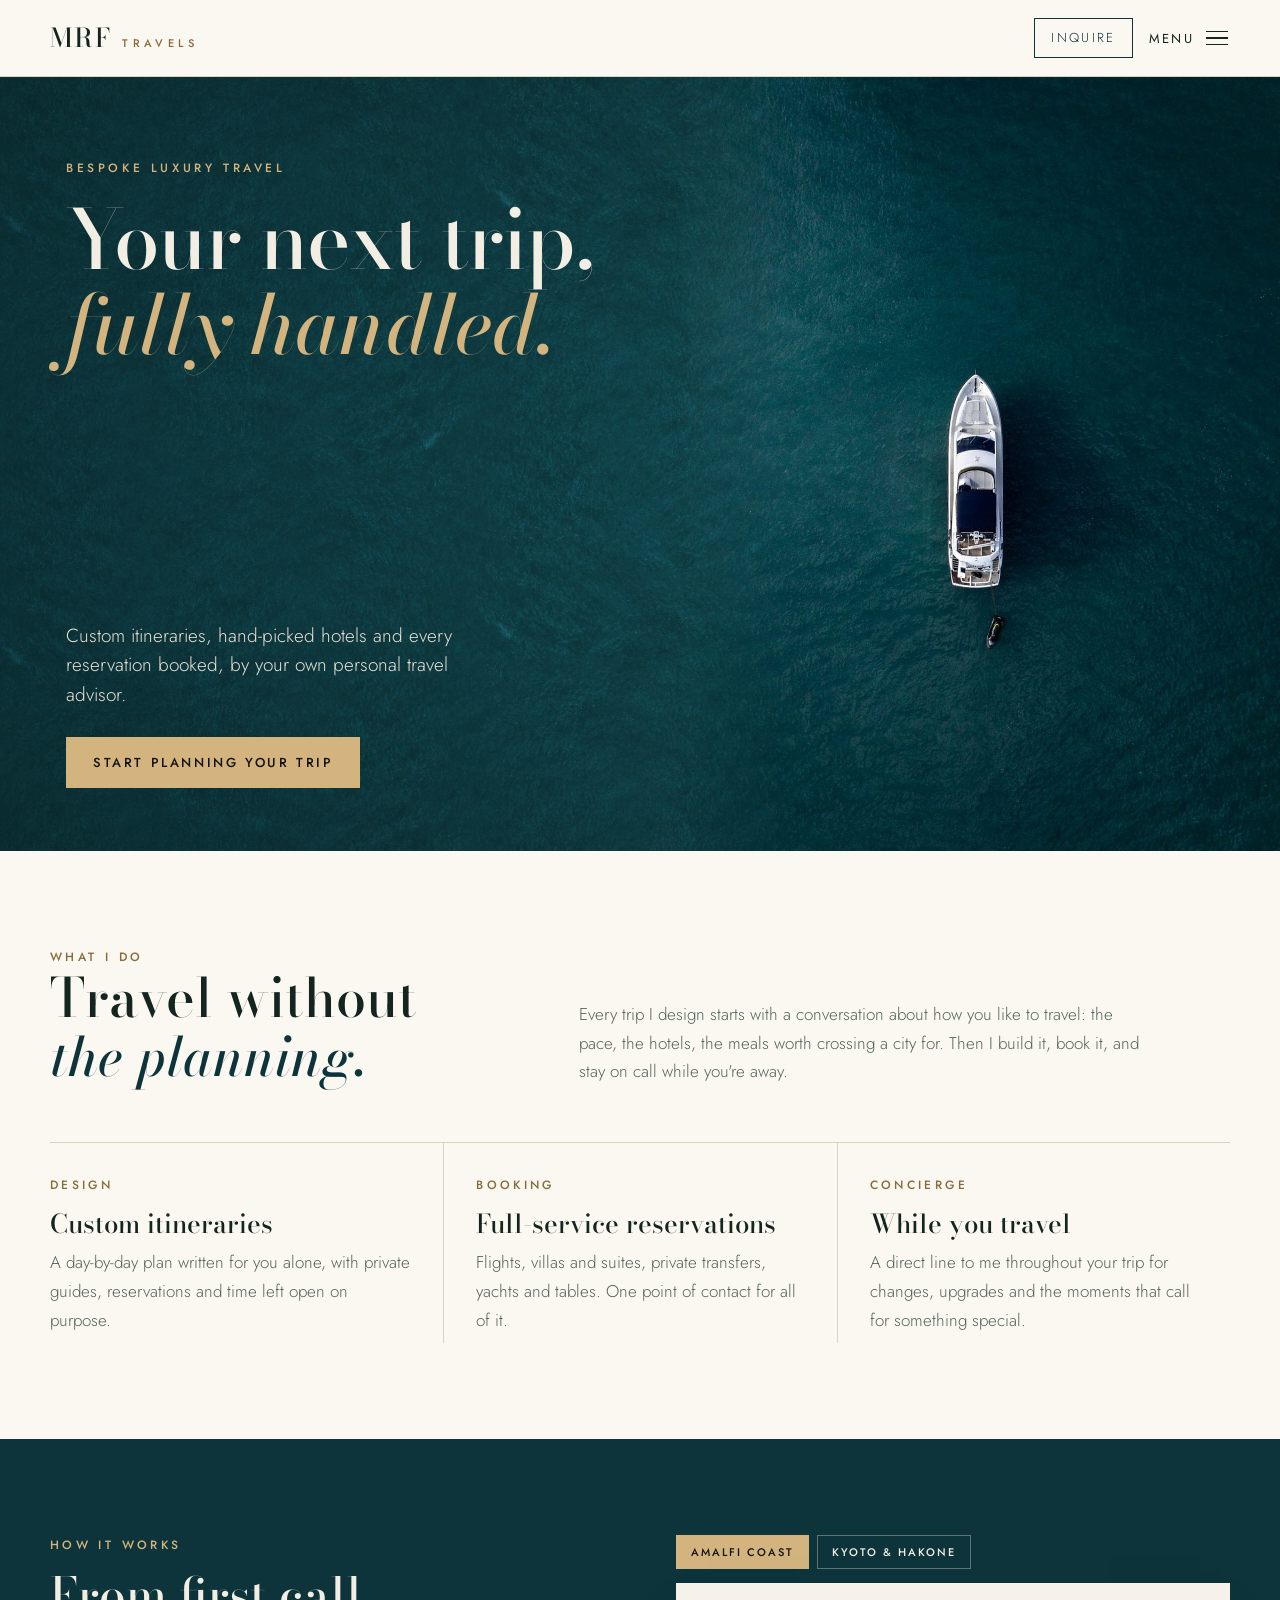
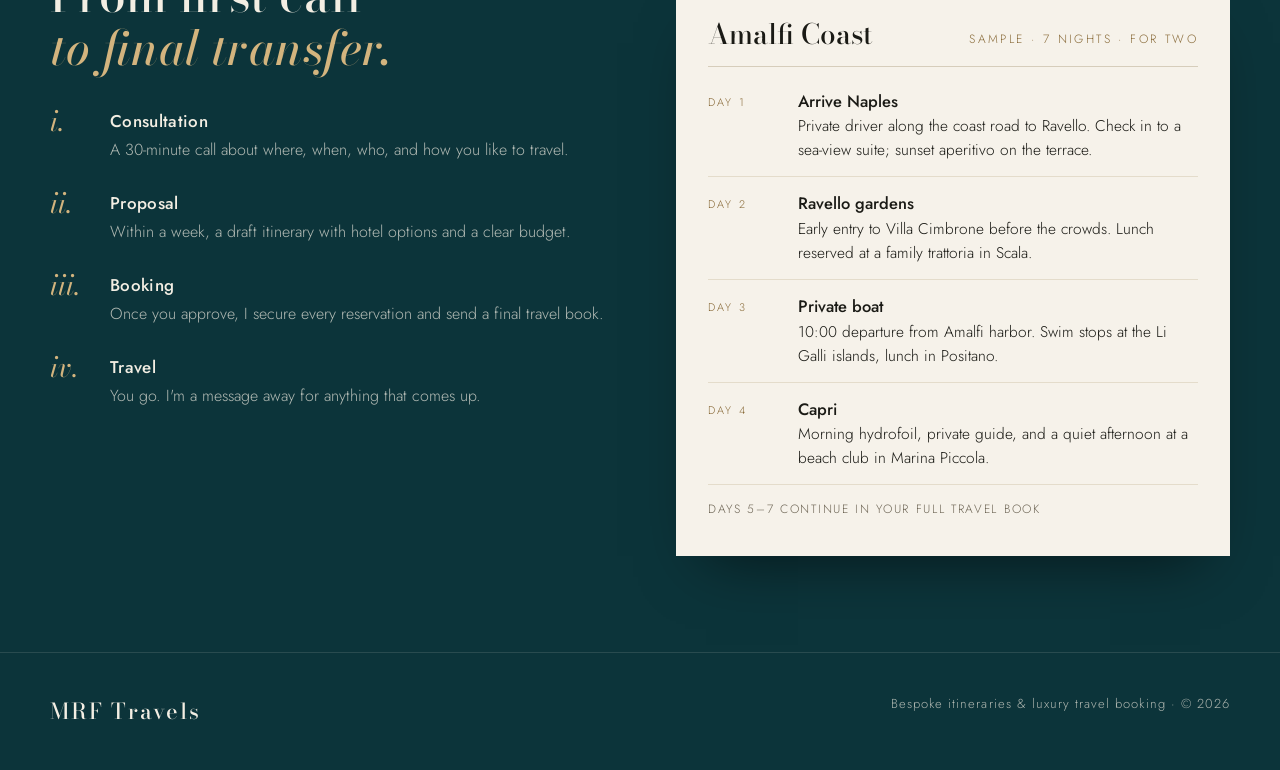
==== index.html @ f91230bd "Add Google Analytics (GA4) with per-page views and inquiry lead event Co-Authored-By: Claude Fable 5" ====
<!doctype html>
<html lang="en">
<head>
<meta charset="utf-8">
<meta name="viewport" content="width=device-width,initial-scale=1,viewport-fit=cover">
<title>MRF Travels | Bespoke Luxury Travel &amp; Custom Itineraries</title>
<meta name="description" content="MRF Travels designs bespoke luxury itineraries and handles every booking, from the first call until you're home again.">
<meta property="og:title" content="MRF Travels">
<meta property="og:description" content="Bespoke luxury travel and custom itineraries.">
<meta property="og:type" content="website">
<link rel="icon" href="data:image/svg+xml,%3Csvg xmlns='http://www.w3.org/2000/svg' viewBox='0 0 64 64'%3E%3Crect width='64' height='64' fill='%230C343A'/%3E%3Ctext x='32' y='42' font-family='Georgia,serif' font-size='24' fill='%23D3B47E' text-anchor='middle'%3EMRF%3C/text%3E%3C/svg%3E">
<!-- Google Analytics -->
<script async src="https://www.googletagmanager.com/gtag/js?id=G-HWC9ZEL05X"></script>
<script>
window.dataLayer = window.dataLayer || [];
function gtag(){dataLayer.push(arguments);}
gtag('js', new Date());
gtag('config', 'G-HWC9ZEL05X', {send_page_view: false});
function trackPage(){
  var h = location.hash.slice(1), names = {map:'The map', about:'About', inquire:'Inquire', contact:'Contact'};
  var path = names[h] ? '/' + h : h.indexOf('post-') === 0 ? '/' + h : '/';
  gtag('event', 'page_view', {page_title: (names[h] || 'Home') + ' | MRF Travels', page_location: location.origin + path + location.search, page_path: path});
}
trackPage();
window.addEventListener('hashchange', trackPage);
</script>
<link rel="preconnect" href="https://fonts.googleapis.com">
<link rel="stylesheet" href="https://fonts.googleapis.com/css2?family=Bodoni+Moda:ital,opsz,wght@0,6..96,400;0,6..96,500;1,6..96,400;1,6..96,500&family=Jost:wght@300;400;500&display=swap">
<style>:root{color-scheme:light;box-sizing:border-box;padding-top:env(safe-area-inset-top,0px);padding-bottom:env(safe-area-inset-bottom,0px)}html{scroll-padding-top:env(safe-area-inset-top,0px)}body{margin:0;padding:0;font:14px -apple-system,BlinkMacSystemFont,sans-serif;background:#fff;color:#000}img{max-width:100%}[hidden]:not([hidden=until-found i]){display:none!important}</style>
<style id="css">
/* Layout: full-bleed photo hero, quiet service columns, itinerary card with tabs, photo-led journal that opens into an article with a gallery. Edit mode adds inline editing, a side panel, and a publish bar. */
:root{
  --bg:#FBF8F2; --surface:#F5F0E6; --ink:#14251F; --muted:#56635D; --line:#DCD2BF;
  --green:#0C343A; --gold:#8A6A38; --on-dark:#F3EEE3; --ph1:#1B5A63; --ph2:#3E7A80;
  --accent:#0C343A; --btn-bg:#0C343A; --btn-fg:#F3EEE3; --gold-light:#D3B47E; --land:#E6DFD0; --land-hi:#0C343A;
  --display:"Bodoni Moda", "Didot", "Bodoni 72", Georgia, serif;
  --body:"Jost", "Futura", "Century Gothic", "Helvetica Neue", Arial, sans-serif;
  --wrap:1180px;
}
@media (prefers-color-scheme: dark){:root:not([data-theme="light"]){
  --bg:#0B2024; --surface:#102C31; --ink:#ECE7DC; --muted:#A3B2AE; --line:#1F3F44;
  --green:#081A1D; --gold:#D3B47E; --on-dark:#F3EEE3; --ph1:#13424A; --ph2:#2E5E64;
  --accent:#D3B47E; --btn-bg:#D3B47E; --btn-fg:#14110B; --gold-light:#D3B47E; --land:#1B3A3F; --land-hi:#3A7A7E; color-scheme:dark}}
:root[data-theme="dark"]{
  --bg:#0B2024; --surface:#102C31; --ink:#ECE7DC; --muted:#A3B2AE; --line:#1F3F44;
  --green:#081A1D; --gold:#D3B47E; --on-dark:#F3EEE3; --ph1:#13424A; --ph2:#2E5E64;
  --accent:#D3B47E; --btn-bg:#D3B47E; --btn-fg:#14110B; --gold-light:#D3B47E; --land:#1B3A3F; --land-hi:#3A7A7E; color-scheme:dark}

body{background:var(--bg);color:var(--ink);font-family:var(--body);font-weight:300;font-size:17px;line-height:1.7}
a{color:inherit}
.wrap{max-width:var(--wrap);margin:0 auto;padding-left:max(16px, env(safe-area-inset-left, 0px));padding-right:max(16px, env(safe-area-inset-right, 0px))}
h1,h2,h3{font-family:var(--display);font-weight:500;line-height:1.1;text-wrap:balance;margin:0}
.label{font-size:12px;font-weight:500;letter-spacing:.28em;text-transform:uppercase;color:var(--gold)}
:focus-visible{outline:2px solid var(--gold);outline-offset:3px}
h2 i{color:var(--accent)}
.rule{width:48px;height:1px;background:var(--gold);border:0;margin:20px 0}
.multi p{margin:0 0 1em}

/* header */
body::before{content:"";position:fixed;inset:0 0 auto;height:env(safe-area-inset-top, 0px);z-index:10;background:var(--bg)}
header{position:sticky;top:env(safe-area-inset-top, 0px);z-index:5;background:var(--bg);border-bottom:1px solid var(--line)}
header .wrap{display:flex;justify-content:space-between;align-items:center;gap:16px;padding-block:16px}
.logo{text-decoration:none;display:flex;align-items:baseline;gap:10px}
.logo b{font-family:var(--display);font-weight:500;font-size:26px;letter-spacing:.08em}
.logo span{font-size:11px;font-weight:500;letter-spacing:.4em;text-transform:uppercase;color:var(--gold)}
.hdr-r{display:flex;align-items:center;gap:14px;position:relative}
.hdr-r .cta{font-size:13px;letter-spacing:.18em;text-transform:uppercase;text-decoration:none;border:1px solid var(--accent);color:var(--accent);padding:8px 16px}
.hdr-r .cta:hover{background:var(--accent);color:var(--bg)}
.menu-btn{display:flex;align-items:center;gap:12px;font:400 13px var(--body);letter-spacing:.18em;text-transform:uppercase;background:transparent;color:var(--ink);border:0;padding:8px 2px;cursor:pointer}
.menu-btn .bars{display:grid;gap:5px;width:22px}
.menu-btn .bars i{display:block;height:1.5px;background:currentColor;transition:transform .2s,opacity .2s}
.menu-btn[aria-expanded="true"] .bars i:nth-child(1){transform:translateY(6.5px) rotate(45deg)}
.menu-btn[aria-expanded="true"] .bars i:nth-child(2){opacity:0}
.menu-btn[aria-expanded="true"] .bars i:nth-child(3){transform:translateY(-6.5px) rotate(-45deg)}
.menu-btn:hover{color:var(--gold)}
.menu-list{position:absolute;right:0;top:calc(100% + 17px);min-width:340px;background:var(--bg);border:1px solid var(--line);border-top:2px solid var(--gold);box-shadow:0 24px 48px -24px rgba(6,28,32,.35);padding:10px 0;display:grid}
.menu-list a{white-space:nowrap;display:flex;justify-content:space-between;align-items:baseline;gap:16px;padding:12px 24px;text-decoration:none;font-family:var(--display);font-size:24px;line-height:1.2}
.menu-list a span{white-space:nowrap;font-family:var(--body);font-size:11px;letter-spacing:.2em;text-transform:uppercase;color:var(--muted)}
.menu-list a:hover,.menu-list a[aria-current="page"]{color:var(--gold)}
.menu-list a[aria-current="page"]{font-style:italic}
@media (max-width:560px){.hdr-r .cta{display:none}.menu-list{position:fixed;left:0;right:0;top:var(--menu-top,70px);min-width:0;padding-left:max(0px,env(safe-area-inset-left,0px));padding-right:max(0px,env(safe-area-inset-right,0px))}}
main{min-height:calc(100vh - 220px)}
.page-cta{text-align:center;padding-block:0 96px}
.page-cta p{color:var(--muted);margin:0 0 20px}

/* map */
.map-sec .stats{display:flex;gap:40px;margin-top:4px;font-variant-numeric:tabular-nums}
.map-sec .stats div{border-top:1px solid var(--line);padding-top:10px;min-width:150px;font-size:12px;letter-spacing:.18em;text-transform:uppercase;color:var(--muted)}
.map-sec .stats b{display:block;font-family:var(--display);font-size:40px;font-weight:500;letter-spacing:0;color:var(--ink);line-height:1.05}
.map-chips{display:flex;flex-wrap:wrap;gap:8px;margin-top:24px}
.map-chips button{font:500 13px var(--body);padding:7px 14px;border:1px solid var(--line);background:transparent;color:var(--ink);cursor:pointer;border-radius:999px}
.map-chips button[aria-pressed="true"]{border-color:var(--gold);color:var(--gold)}
.atlas{display:grid;grid-template-columns:minmax(0,1fr) 320px;gap:28px;margin-top:24px;align-items:start}
@media (max-width:860px){.atlas{grid-template-columns:1fr}.map-sec .stats{gap:20px}}
.mapbox{position:relative;min-width:0}
#map-svg{width:100%;height:auto;display:block}
.mc{fill:var(--land);stroke:var(--bg);stroke-width:.5}.mc.on{fill:var(--land-hi);opacity:.85}.msph{fill:none;stroke:var(--line)}
.mpin{cursor:pointer}.mpin .h{fill:var(--gold);opacity:.18}.mpin .d{fill:var(--gold);stroke:var(--bg);stroke-width:1.5}.mpin.active .d{fill:var(--ink)}.mpin:focus{outline:none}.mpin:focus-visible .h{opacity:.5}
.mtip{position:absolute;pointer-events:none;background:var(--accent);color:var(--bg);font-size:13px;padding:5px 10px;white-space:nowrap;transform:translate(-50%,-140%);opacity:0;transition:opacity .15s}.mtip.show{opacity:1}
.mcard{background:var(--surface);padding:24px;border-top:2px solid var(--gold)}
.mcard .place{font-family:var(--display);font-size:32px;line-height:1.1;margin-top:6px}
.mcard .sub{color:var(--muted);font-size:14px}
.mcard .stmt{font-family:var(--display);font-style:italic;font-size:19px;line-height:1.35;color:var(--accent);margin:14px 0 0}
.mph{margin-top:16px;aspect-ratio:4/3;width:100%;overflow:hidden;background:var(--land)}
.mph img{width:100%;height:100%;object-fit:cover;display:block}
.mcr{font-size:11px;color:var(--muted);margin-top:6px;letter-spacing:.04em}.mcr a{color:inherit}
.mcard label{margin-top:18px}
.mcard select{border:1px solid var(--line);padding:9px 10px;font-size:15px;background:var(--bg)}

/* photo slots */
.slot{position:relative;margin:0;overflow:hidden;background:linear-gradient(150deg,var(--ph1),var(--ph2));max-width:100%}
.slot img{position:absolute;inset:0;width:100%;height:100%;object-fit:cover;display:block}
.slot .empty{position:absolute;inset:0;display:grid;place-items:center;color:rgba(243,238,227,.55);font-size:11px;letter-spacing:.24em;text-transform:uppercase;text-align:center;padding:12px}
.slot .tools{position:absolute;right:10px;bottom:10px;display:flex;gap:6px;z-index:3}
.slot .tools button{font:500 11px var(--body);letter-spacing:.14em;text-transform:uppercase;background:rgba(10,21,18,.85);color:#F3EEE3;border:1px solid rgba(243,238,227,.45);padding:8px 12px;cursor:pointer}
.slot .tools button:hover{background:#0A1512}
.slot.busy::after{content:"Uploading…";position:absolute;inset:0;z-index:4;display:grid;place-items:center;background:rgba(10,21,18,.6);color:#F3EEE3;font-size:12px;letter-spacing:.2em;text-transform:uppercase}
.editing .slot{outline:1px dashed var(--gold);outline-offset:-6px}

/* hero */
/* styled after the 5x7 flyer: yacht on deep teal water, headline up top, details and button below */
.hero{position:relative;color:#F3EEE3;background:#0C343A}
.hero .slot{position:absolute;inset:0;background:#0C343A}
.hero .slot img{object-position:50% 50%}
.hero .shade{position:absolute;inset:0;z-index:1;background:linear-gradient(90deg,rgba(6,28,32,.5) 0%,rgba(6,28,32,.2) 42%,rgba(6,28,32,0) 68%);pointer-events:none}
.hero .wrap{position:relative;z-index:2;min-height:clamp(600px,86vh,880px);box-sizing:border-box;padding-block:clamp(56px,9vh,96px) clamp(48px,7vh,80px);display:flex;flex-direction:column;justify-content:space-between;gap:40px;pointer-events:none}
.hero .wrap a,.hero .wrap [data-k]{pointer-events:auto}
.hero .top,.hero .bottom{max-width:640px}
.hero .label{color:#D3B47E;letter-spacing:.3em}
.hero h1{font-size:clamp(46px,6.4vw,88px);line-height:1.04;max-width:12ch;letter-spacing:-.01em;margin-top:18px;font-weight:500}
.hero h1 i{color:#D3B47E}
.hero p{max-width:40ch;font-size:19px;line-height:1.55;margin:0 0 28px;color:#E6E0D4}
.hero .btn.solid{background:#D3B47E;border-color:#D3B47E;color:#14110B}
.editing .hero .wrap{padding-bottom:90px}
@media (max-width:700px){
  .hero .slot img{object-position:90% 50%}
  .hero .shade{background:linear-gradient(180deg,rgba(6,28,32,.5) 0%,rgba(6,28,32,0) 34%,rgba(6,28,32,0) 58%,rgba(6,28,32,.6) 100%)}
  .hero .wrap{min-height:760px;padding-block:48px 44px}
  .hero h1{font-size:44px}
  .hero p{font-size:17px}
}
.btn{display:inline-block;font:500 13px var(--body);letter-spacing:.2em;text-transform:uppercase;text-decoration:none;padding:15px 26px;border:1px solid currentColor;background:transparent;color:inherit;cursor:pointer}
.btn.solid{background:var(--btn-bg);border-color:var(--btn-bg);color:var(--btn-fg)}
.btn:hover{opacity:.88}

/* sections */
section{padding-block:96px}
.intro{display:grid;grid-template-columns:1fr 1.4fr;gap:64px;margin-bottom:56px}
.intro h2{font-size:clamp(34px,4.5vw,54px)}
.intro p{margin:0;color:var(--muted);max-width:56ch;align-self:end}
@media (max-width:820px){.intro{grid-template-columns:1fr;gap:20px}}

.services{display:grid;grid-template-columns:repeat(3,1fr);border-top:1px solid var(--line)}
.services > div{padding:32px 32px 8px 0;min-width:0}
.services > div + div{padding-left:32px;border-left:1px solid var(--line)}
.services h3{font-size:26px;margin:14px 0 10px}
.services p{margin:0;color:var(--muted)}
@media (max-width:820px){.services{grid-template-columns:1fr}.services > div,.services > div + div{padding:28px 0;border-left:0;border-bottom:1px solid var(--line)}}

/* process + itinerary */
.process-band{background:var(--green);color:var(--on-dark)}
.process-band .wrap{display:grid;grid-template-columns:1fr 1fr;gap:72px}
@media (max-width:900px){.process-band .wrap{grid-template-columns:1fr;gap:48px}}
.process-band h2{font-size:clamp(32px,4vw,48px);margin:14px 0 32px}
.process-band .label{color:#D3B47E}
.process-band h2 i{color:#D3B47E}
.steps{list-style:none;margin:0;padding:0;display:grid;gap:26px}
.steps li{display:grid;grid-template-columns:44px 1fr;gap:16px}
.steps .n{font-family:var(--display);font-style:italic;font-size:28px;color:#D3B47E;line-height:1}
.steps b{font-weight:500;display:block;letter-spacing:.02em}
.steps span{color:rgba(243,238,227,.72);font-size:16px;display:block}
.itin-col{min-width:0;display:grid;gap:14px;align-content:start}
.itin-tabs{display:flex;flex-wrap:wrap;gap:8px}
.itin-tabs button{font:500 11px var(--body);letter-spacing:.18em;text-transform:uppercase;background:transparent;color:var(--on-dark);border:1px solid rgba(243,238,227,.35);padding:8px 14px;cursor:pointer}
.itin-tabs button[aria-pressed="true"]{background:#D3B47E;color:#14110B;border-color:#D3B47E}
.itin{background:#F6F2EA;color:#1A1A15;padding:36px 32px;min-width:0;box-shadow:0 30px 60px -30px rgba(0,0,0,.6)}
.itin .top{display:flex;justify-content:space-between;gap:12px;flex-wrap:wrap;border-bottom:1px solid #D6CDBB;padding-bottom:16px;margin-bottom:8px}
.itin h3{font-size:28px}
.itin .for{font-size:12px;letter-spacing:.2em;text-transform:uppercase;color:#8A6C3B;align-self:end}
.itin dl{margin:0;display:grid}
.itin .day{display:grid;grid-template-columns:76px 1fr;gap:14px;padding:14px 0;border-bottom:1px solid #E4DCCB}
.itin dt{font-size:11px;letter-spacing:.2em;text-transform:uppercase;color:#8A6C3B;padding-top:4px}
.itin dd{margin:0;font-size:15.5px;line-height:1.55;white-space:pre-line}
.itin dd b{font-weight:500;display:block;font-size:16.5px;white-space:normal}
.itin .foot{font-size:12px;letter-spacing:.14em;text-transform:uppercase;color:#6E6656;padding-top:14px}

/* journal */
.feature-post{display:grid;grid-template-columns:1.35fr 1fr;gap:48px;align-items:center;text-decoration:none;margin-bottom:64px}
.feature-post .slot{aspect-ratio:4/3}
.feature-post h3{font-size:clamp(30px,3.6vw,44px);margin:14px 0 14px}
.feature-post p{color:var(--muted);margin:0 0 20px}
.more{font-size:12px;letter-spacing:.22em;text-transform:uppercase;border-bottom:1px solid var(--gold);padding-bottom:3px}
@media (max-width:820px){.feature-post{grid-template-columns:1fr;gap:24px}}
.post-grid{display:grid;grid-template-columns:repeat(2,1fr);gap:40px}
@media (max-width:640px){.post-grid{grid-template-columns:1fr}}
.post-card{text-decoration:none;display:flex;flex-direction:column;gap:14px;min-width:0}
.post-card .slot{aspect-ratio:3/2}
.post-card h3{font-size:28px}
.post-card p{margin:0;color:var(--muted);font-size:16px}
.meta{font-size:12px;letter-spacing:.2em;text-transform:uppercase;color:var(--muted)}
.feature-post:hover h3,.post-card:hover h3{color:var(--gold)}
.empty-note{color:var(--muted);border:1px dashed var(--line);padding:32px;text-align:center}

/* about */
.about .wrap{display:grid;grid-template-columns:0.9fr 1.1fr;gap:72px;align-items:center}
.about .slot{aspect-ratio:4/5}
.about h2{font-size:clamp(34px,4.5vw,54px);margin:14px 0 8px}
.about .multi{color:var(--muted);max-width:52ch}
.sig{font-family:var(--display);font-style:italic;font-size:30px;color:var(--ink)}
@media (max-width:820px){.about .wrap{grid-template-columns:1fr;gap:36px}.about .slot{max-width:440px}}

/* inquiry */
.inquire{background:var(--surface);border-top:1px solid var(--line)}
.inquire .wrap{display:grid;grid-template-columns:1fr 1.3fr;gap:72px}
@media (max-width:900px){.inquire .wrap{grid-template-columns:1fr;gap:36px}}
.inquire h2{font-size:clamp(34px,4.5vw,54px);margin:14px 0 18px}
.inquire p{color:var(--muted)}
.contact-lines{display:grid;gap:4px;margin-top:24px;font-size:15px;letter-spacing:.04em}
form{display:grid;grid-template-columns:1fr 1fr;gap:22px 24px;min-width:0}
form .full{grid-column:1/-1}
@media (max-width:560px){form{grid-template-columns:1fr}}
label{display:grid;gap:6px;font-size:11px;font-weight:500;letter-spacing:.2em;text-transform:uppercase;color:var(--muted)}
input,select,textarea{font:300 17px var(--body);color:var(--ink);background:transparent;border:0;border-bottom:1px solid var(--line);padding:8px 0;width:100%;border-radius:0;box-sizing:border-box}
input:focus,select:focus,textarea:focus{outline:none;border-bottom-color:var(--gold)}
select option{background:var(--surface)}
textarea{min-height:96px;resize:vertical;line-height:1.55}
.form-note{font-size:14px;color:var(--gold);margin:0}

/* article */
.article{padding-block:56px 96px}
.back{font-size:12px;letter-spacing:.22em;text-transform:uppercase;text-decoration:none;color:var(--gold)}
.article .head{max-width:820px;margin:36px auto 40px;text-align:center}
.article h1{font-size:clamp(38px,5.5vw,66px);margin:16px 0 18px}
.article .cover{aspect-ratio:16/8;max-width:var(--wrap);margin:0 auto 56px}
.article .body{max-width:64ch;margin:0 auto;font-size:19px}
.article .body p{margin:0 0 1.3em;white-space:pre-line}
.article .body.first > p:first-child::first-letter{font-family:var(--display);float:left;font-size:4.2em;line-height:.85;padding:6px 10px 0 0;color:var(--gold)}
.article .body h2{font-size:30px;margin:1.6em 0 .6em}
.article .body h3{font-size:23px;margin:1.4em 0 .5em}
.article .body strong{font-weight:500}
.ed-row select{font:500 11px var(--body);letter-spacing:.12em;text-transform:uppercase;width:auto;border:1px solid var(--gold);padding:8px 10px;color:inherit;background:var(--bg)}
.gallery{display:grid;grid-template-columns:2fr 1fr;grid-template-rows:1fr 1fr;gap:12px;margin:48px auto;max-width:960px;aspect-ratio:16/10}
.gallery .slot:first-child{grid-row:1/3}
@media (max-width:600px){.gallery{grid-template-columns:1fr;grid-template-rows:none;aspect-ratio:auto}.gallery .slot{aspect-ratio:4/3}.gallery .slot:first-child{grid-row:auto}}
.caption{text-align:center;font-size:13px;color:var(--muted);letter-spacing:.06em;margin-top:-32px;margin-bottom:48px}

/* contact */
.contact{background:var(--green);color:#F3EEE3}
.contact .label{color:#D3B47E}
.contact h2{font-size:clamp(32px,4vw,48px);margin:14px 0 14px}
.contact h2 i{color:#D3B47E}
.contact-head p{margin:0 0 40px;max-width:52ch;color:rgba(243,238,227,.8)}
.contact-grid{display:grid;grid-template-columns:repeat(3,minmax(0,1fr));gap:20px}
@media (max-width:820px){.contact-grid{grid-template-columns:1fr}}
.contact-card{display:flex;flex-direction:column;gap:10px;padding:28px;border:1px solid rgba(211,180,126,.45);text-decoration:none;color:inherit;min-width:0;transition:background .2s}
a.contact-card:hover{background:rgba(243,238,227,.06)}
.contact-card svg{width:26px;height:26px;fill:none;stroke:#D3B47E;stroke-width:1.4;stroke-linecap:round;stroke-linejoin:round}
.contact-card .v{font-family:var(--display);font-weight:500;font-size:clamp(20px,2vw,26px);line-height:1.2;overflow-wrap:anywhere}
footer{border-top:1px solid rgba(243,238,227,.12)}

footer{background:var(--green);color:rgba(243,238,227,.7)}
footer .wrap{padding-block:40px;display:flex;justify-content:space-between;gap:20px;flex-wrap:wrap;font-size:13px;letter-spacing:.08em}
footer b{font-family:var(--display);font-weight:500;font-size:22px;letter-spacing:.08em;color:#F3EEE3}

/* ---------- edit mode ---------- */
.ed-only{display:none !important}
.editing .ed-only{display:flex !important}
.editing [data-k]{outline:1px dashed var(--gold);outline-offset:4px;cursor:text;min-width:2ch}
.editing [data-k]:focus{outline-style:solid}
.editing .multi[data-k]{white-space:pre-wrap}
.ed-row{gap:10px;flex-wrap:wrap;margin-bottom:24px}
.ed-btn{font:500 11px var(--body);letter-spacing:.16em;text-transform:uppercase;background:transparent;color:inherit;border:1px solid var(--gold);padding:9px 14px;cursor:pointer}
.ed-btn:hover{background:var(--gold);color:#14110B}
.ed-btn.solid{background:var(--gold);color:#14110B}
.ed-btn.danger{border-color:#B4483B;color:#B4483B}
.ed-btn.danger:hover{background:#B4483B;color:#fff}
.ed-hint{font-size:13px;color:var(--muted)}
.edit-launch{position:fixed;right:calc(16px + env(safe-area-inset-right, 0px));bottom:calc(16px + env(safe-area-inset-bottom, 0px));z-index:20;font:500 12px var(--body);letter-spacing:.16em;text-transform:uppercase;background:var(--gold);color:#14110B;border:0;padding:13px 20px;cursor:pointer;box-shadow:0 8px 24px -10px rgba(0,0,0,.5)}
.bar{position:fixed;left:0;right:0;bottom:0;z-index:25;background:var(--ink);color:var(--bg);padding-block:12px calc(12px + env(safe-area-inset-bottom, 0px));padding-left:max(16px, env(safe-area-inset-left, 0px));padding-right:max(16px, env(safe-area-inset-right, 0px))}
.bar .in{max-width:var(--wrap);margin:0 auto;display:flex;align-items:center;gap:12px;flex-wrap:wrap}
.bar .status{flex:1;min-width:180px;font-size:14px}
.bar .status small{display:block;opacity:.7;font-size:12px}
.bar .ed-btn{color:var(--bg);border-color:var(--bg)}
.bar .ed-btn.solid{background:var(--gold);border-color:var(--gold);color:#14110B}
.bar .ed-btn:disabled{opacity:.4;cursor:default}
body.editing{padding-bottom:84px}
.panel{position:fixed;top:0;right:0;bottom:0;z-index:30;width:min(460px,100%);box-sizing:border-box;background:var(--surface);color:var(--ink);border-left:1px solid var(--line);box-shadow:-20px 0 50px -30px rgba(0,0,0,.5);overflow-y:auto;padding-block:calc(24px + env(safe-area-inset-top, 0px)) calc(110px + env(safe-area-inset-bottom, 0px));padding-left:24px;padding-right:max(24px, env(safe-area-inset-right, 0px));display:grid;gap:18px;align-content:start}
.panel h2{font-size:28px}
.panel .ph{display:flex;justify-content:space-between;align-items:center;gap:12px}
.panel .help{font-size:14px;color:var(--muted);margin:0;line-height:1.5}
.panel .day-ed{border:1px solid var(--line);padding:14px;display:grid;gap:10px}
.panel .day-ed .acts{display:flex;gap:6px;flex-wrap:wrap}
.panel textarea.big{min-height:320px}
@media (prefers-reduced-motion:no-preference){.panel{animation:slide .2s ease-out}@keyframes slide{from{transform:translateX(24px);opacity:0}}}
</style>
</head>
<body>
<div id="app"></div>
<div id="ui"></div>
<script type="application/json" id="content">
{
 "site": {
  "heroLabel": "Bespoke luxury travel",
  "heroTitle": "Your next trip, *fully handled.*",
  "heroText": "Custom itineraries, hand-picked hotels and every reservation booked, by your own personal travel advisor.",
  "heroButton": "Start planning your trip",
  "servicesLabel": "What I do",
  "servicesTitle": "Travel without *the planning.*",
  "servicesIntro": "Every trip I design starts with a conversation about how you like to travel: the pace, the hotels, the meals worth crossing a city for. Then I build it, book it, and stay on call while you're away.",
  "processLabel": "How it works",
  "processTitle": "From first call *to final transfer.*",
  "journalLabel": "The Journal",
  "journalTitle": "Notes from *my travels.*",
  "journalIntro": "The places I've stayed, the tables I'd book again, and the details that make a trip. Everything I recommend, I've experienced first.",
  "aboutLabel": "About",
  "aboutTitle": "Hello, I'm the M.R.F. *in MRF Travels.*",
  "aboutText": "I started planning trips for friends and family long before it became my work. Today I design journeys for clients who want every detail considered and none of the stress of arranging it.\n\nMy approach is simple: I only recommend what I know firsthand, and I treat every trip as if I were taking it myself.",
  "signature": "MRF",
  "inquireLabel": "Inquire",
  "inquireTitle": "Let's plan *your next journey.*",
  "inquireText": "Tell me a little about the trip you have in mind. I'll reply within two business days to schedule your consultation.",
  "email": "hello@mrftravels.com",
  "phone": "(786) 287-2156",
  "instagram": "mrf.travels",
  "contactLabel": "Contact us",
  "contactTitle": "Prefer to *reach out directly?*",
  "contactText": "Call, text, email or message me on Instagram. Every message comes straight to me.",
  "hours": "By appointment · Monday to Saturday",
  "footer": "Bespoke itineraries & luxury travel booking · © 2026"
 },
 "services": [
  {
   "label": "Design",
   "title": "Custom itineraries",
   "text": "A day-by-day plan written for you alone, with private guides, reservations and time left open on purpose."
  },
  {
   "label": "Booking",
   "title": "Full-service reservations",
   "text": "Flights, villas and suites, private transfers, yachts and tables. One point of contact for all of it."
  },
  {
   "label": "Concierge",
   "title": "While you travel",
   "text": "A direct line to me throughout your trip for changes, upgrades and the moments that call for something special."
  }
 ],
 "steps": [
  {
   "title": "Consultation",
   "text": "A 30-minute call about where, when, who, and how you like to travel."
  },
  {
   "title": "Proposal",
   "text": "Within a week, a draft itinerary with hotel options and a clear budget."
  },
  {
   "title": "Booking",
   "text": "Once you approve, I secure every reservation and send a final travel book."
  },
  {
   "title": "Travel",
   "text": "You go. I'm a message away for anything that comes up."
  }
 ],
 "photos": {
  "hero": "images/hero-yacht.jpg",
  "about": "images/about-portrait.jpg"
 },
 "itineraries": [
  {
   "id": "amalfi",
   "title": "Amalfi Coast",
   "meta": "Sample · 7 nights · for two",
   "foot": "Days 5–7 continue in your full travel book",
   "days": [
    {
     "label": "Day 1",
     "title": "Arrive Naples",
     "text": "Private driver along the coast road to Ravello. Check in to a sea-view suite; sunset aperitivo on the terrace."
    },
    {
     "label": "Day 2",
     "title": "Ravello gardens",
     "text": "Early entry to Villa Cimbrone before the crowds. Lunch reserved at a family trattoria in Scala."
    },
    {
     "label": "Day 3",
     "title": "Private boat",
     "text": "10:00 departure from Amalfi harbor. Swim stops at the Li Galli islands, lunch in Positano."
    },
    {
     "label": "Day 4",
     "title": "Capri",
     "text": "Morning hydrofoil, private guide, and a quiet afternoon at a beach club in Marina Piccola."
    }
   ]
  },
  {
   "id": "kyoto",
   "title": "Kyoto & Hakone",
   "meta": "Sample · 9 nights · for two",
   "foot": "Days 4–9 continue in your full travel book",
   "days": [
    {
     "label": "Day 1",
     "title": "Arrive Kyoto",
     "text": "Met at the airport and driven to a garden-view suite. Evening walk through Gion with a private guide."
    },
    {
     "label": "Day 2",
     "title": "Temples before the crowds",
     "text": "Fushimi Inari at 7:00, then a private tea ceremony in a 400-year-old teahouse."
    },
    {
     "label": "Day 3",
     "title": "Arashiyama",
     "text": "Bamboo grove at dawn, river boat lunch, and a kaiseki dinner reserved months ahead."
    }
   ]
  }
 ],
 "posts": [
  {
   "id": "amalfi",
   "place": "Amalfi Coast, Italy",
   "title": "Ten slow days on the Amalfi Coast",
   "date": "May 2024",
   "read": "10 min read",
   "excerpt": "A sun-soaked journey through Positano, Ravello, Amalfi, and Capri—filled with cliffside views, endless stairs, giant lemons, unforgettable food, and a Bellini worth remembering.",
   "body": "There are some places that are beautiful in photographs and then slightly disappointing once you finally see them in person.\n\nThe Amalfi Coast is not one of those places.\n\nMy husband and I spent ten days there at the end of May and beginning of June 2024, and I can still remember the first time the coastline appeared outside the window of our car. We had arranged a private driver from Naples, and as the city disappeared behind us, the road slowly began twisting its way into the cliffs.\n\nGetting there was beautiful.\n\nIt was also mildly terrifying.\n\nThe roads along the Amalfi Coast seem to have been designed under the assumption that everyone would be driving something approximately the size of a Vespa. We, however, were traveling in a fairly large private van.\n\nThere were stretches of the drive where the road seemed carved directly into the side of the mountain, with rock on one side and what felt like an enormous drop into the Mediterranean on the other. Then suddenly, around one of those turns, I saw it.\n\nMountains covered in houses tumbling almost vertically toward the water. Bright buildings stacked one on top of another. And underneath them, this unbelievable blue sea.\n\nIt was one of the most beautiful contrasts I had ever seen.\n\nThat first view alone made the slightly nerve-racking drive completely worth it.\n\n## Positano\n\nPositano was our home base, and if there is one thing I learned almost immediately, it is that all those incredible views come at a price.\n\nStairs.\n\nSo. Many. Stairs.\n\nPositano is essentially built vertically into the mountainside, which makes it spectacular to look at and considerably less spectacular when you are carrying luggage.\n\nOur hotel had a beautiful sea view, and looking out over Positano every morning was exactly what you imagine an Amalfi Coast vacation should feel like. The trade-off was that going practically anywhere involved climbing up or down.\n\nMy first recommendation to anyone visiting Positano is therefore very simple:\n\n**Pack light.**\n\nYou will thank yourself later.\n\nThe narrow streets were another lesson. Because we had hired a private driver for much of the trip, I assumed transportation would always mean being dropped directly in front of wherever we were going.\n\nNot exactly.\n\nOur van simply could not fit down some of the smaller streets, which meant there were plenty of occasions when our driver had to leave us as close as possible and we walked the rest of the way.\n\nIf you are arranging private transportation around the coast, smaller cars are definitely your friend.\n\nStill, wandering Positano ended up being one of my favorite parts of the trip.\n\nThe streets are full of little boutiques, restaurants, terraces and shops that somehow make getting lost feel completely acceptable.\n\nAnd then there were the lemons.\n\nI had seen Amalfi Coast lemons in photographs before, but nothing prepared me for how enormous some of them were. A few genuinely looked as though they were approaching the size of my head.\n\nThe coast is famous for its distinctive local lemons, particularly the large, fragrant varieties cultivated on terraces along the mountainsides. Seeing them piled into baskets everywhere somehow made the whole place feel even more Italian.\n\nShopping in Positano was another surprise.\n\nThe clothing was beautiful—exactly the breezy, linen-heavy resort style you imagine people wearing while drinking something expensive beside the Mediterranean.\n\nBut one of my favorite purchases from the entire trip wasn't clothing at all.\n\nWhile walking through town, I stumbled into a small leather shoe shop where an older gentleman made me a pair of custom shoes.\n\nHe was so sweet, and watching him make something specifically for me turned what could have been a normal shopping stop into one of those small travel memories you end up remembering years later.\n\nThe shoes were beautiful.\n\nAnd more importantly, they came with a story.\n\n## My Very Brief Relationship With Aperol\n\nItaly also introduced me to Aperol.\n\nAnd Italy can keep it.\n\nI know the Aperol Spritz is practically part of the Italian summer uniform. Everyone looks fantastic holding one. Orange drink, sunny terrace, Mediterranean in the background—it is almost impossible not to order one.\n\nSo naturally, I did.\n\nIt was my first Aperol Spritz.\n\nIt was also my last.\n\nApparently bitter Italian aperitifs and I were simply not meant to have a future together.\n\nThe Bellini, however?\n\nNow **that** was a different story.\n\n## Ravello and the Bellini That Redeemed Italian Cocktails\n\nOne of the most memorable stops of the trip was Ravello.\n\nUnlike Positano, which seems to tumble down toward the sea, Ravello sits high above it. The town is perched roughly 350 meters above the coastline, giving it completely different views and a quieter, almost suspended feeling.\n\nAnd this was where I found my drink.\n\nAt **Caruso, A Belmond Hotel**, we had Bellinis overlooking the Amalfi Coast.\n\nCaruso itself occupies an 11th-century palace in Ravello, surrounded by gardens and some of the most dramatic panoramas along the coast.\n\nThe setting was ridiculous in the best possible way.\n\nThere are certain places where you almost have to stop speaking for a minute because the view is doing enough on its own.\n\nThis was one of them.\n\nAfter my unfortunate introduction to Aperol, the Bellini felt like Italy apologizing to me personally.\n\nPeachy, cold, slightly sweet and infinitely more my speed.\n\nI finally understood the appeal.\n\n## Then There Was the Food\n\nI knew I was going to eat well in Italy.\n\nThat was not exactly a shocking discovery.\n\nWhat I did not expect was for a plate of lasagna to permanently ruin American lasagna for me.\n\nAt some point during our time on the coast, I had what remains one of the best lasagnas I have ever eaten.\n\nIt was simple in the way Italian food somehow manages to be simple while simultaneously making you question everything you've been eating your entire life.\n\nPerfect pasta.\n\nPerfect sauce.\n\nPerfect texture.\n\nNothing unnecessary.\n\nAfter that trip, pasta back home had a nearly impossible standard to meet.\n\nMost of it has failed.\n\nWe spent a significant portion of our ten days doing exactly what I think you're supposed to do in this part of Italy: walking around, admiring things and eating considerably more than necessary.\n\nAnd because everything is built on a mountain, I have decided the stairs canceled out at least some of the pasta.\n\nThat is the official calculation and I will not be accepting corrections.\n\n## Amalfi\n\nFrom Positano, we continued along the coast toward Amalfi.\n\nBy this point I had become slightly more accustomed to the roads, although I don't know that you ever completely stop noticing how close the edge appears to be.\n\nThe drive itself became part of the experience.\n\nEvery bend revealed another village, another beach tucked beneath the cliffs or another impossible-looking hotel built into the mountains.\n\nThe Amalfi Coast feels less like one destination and more like a series of little worlds connected by one spectacularly dramatic road.\n\nAmalfi itself has a much deeper history than I realized before visiting. For centuries it was an important Mediterranean maritime center, and remnants of that history still sit behind the restaurants, shops and crowds you see today.\n\nBut if I'm being completely truthful, I wasn't spending my vacation contemplating medieval trade networks.\n\nI was eating.\n\nAnd walking.\n\nAnd probably looking for another dessert.\n\nWhich is part of what I loved about the trip.\n\nYou can know the history is there without feeling obligated to turn every day into a museum tour.\n\nSometimes the best way to experience a place is simply to wander through it.\n\n## And Then, Capri\n\nEventually we made our way to Capri.\n\nBy then I thought I had adjusted to how beautiful southern Italy could be.\n\nCapri proved otherwise.\n\nThere is something about approaching an island from the water that makes it feel more dramatic.\n\nThe cliffs rise almost directly out of the sea, the water shifts between shades of blue that don't quite look real, and everything seems designed to convince you that staying permanently would be a perfectly reasonable financial decision.\n\nThe entire coastline has that effect, actually.\n\nItaly starts making you reconsider your life plans very quickly.\n\n## Was Late May a Good Time to Go?\n\nAbsolutely.\n\nWe visited during the last week of May and the first week of June, and I would choose that timing again.\n\nThe weather was beautiful without being unbearably hot.\n\nIt was warm enough to enjoy the coast properly, but we weren't dealing with the intense summer heat that arrives later in June, July and August.\n\nAnd while Positano is never exactly deserted, the crowds were manageable.\n\nThat mattered.\n\nOne of the reasons the Amalfi Coast is magical is because you can actually stop and look around.\n\nBeing there slightly before peak summer gave us room to enjoy it.\n\n## What Instagram Doesn't Tell You About the Amalfi Coast\n\nInstagram tells you about the water.\n\nIt tells you about the beach clubs.\n\nIt tells you about the dresses, Bellinis, boats and terraces.\n\nInstagram does not adequately explain the stairs.\n\nOr the roads.\n\nOr the logistics of getting around somewhere built almost vertically into the mountains.\n\nThe Amalfi Coast is beautiful, but it isn't necessarily effortless.\n\nIf you're staying in Positano, expect to walk.\n\nIf your hotel has an incredible view, there is a decent chance you climbed something to earn it.\n\nIf you're bringing large suitcases, reconsider your choices.\n\nIf you're hiring a private driver, ask about the size of the vehicle.\n\nAnd if you're frightened of cliffside roads, perhaps avoid looking down occasionally.\n\nBut strangely, none of those things made me like it less.\n\nThey became part of the story.\n\nBecause when I think about the Amalfi Coast now, I don't just remember perfect photographs.\n\nI remember holding onto my seat on the drive from Naples.\n\nI remember giant lemons.\n\nI remember climbing stairs.\n\nI remember an old man making my shoes.\n\nI remember learning that I do not like Aperol.\n\nI remember discovering that I absolutely do like Bellinis.\n\nI remember a lasagna so good that it permanently raised my standards.\n\nAnd more than anything, I remember looking out at those mountains meeting that unbelievably blue water and wondering how somewhere could possibly look like that.\n\nThere are places you visit because you've seen them a thousand times online.\n\nAnd then there are places that somehow still manage to surprise you once you're standing there.\n\nFor me, the Amalfi Coast was one of those places.\n\n### If I Went Back\n\nI would go during almost exactly the same time of year.\n\nI would pack lighter.\n\nI would use a smaller car.\n\nI would happily climb the stairs again.\n\nI would skip the Aperol.\n\nI would order the Bellini.\n\nAnd I would spend an unreasonable amount of time trying to find that lasagna again.",
   "caption": "Ravello, Positano and the view from the water",
   "cover": "images/amalfi-cover.jpg",
   "gallery": [
    "images/amalfi-1.jpg",
    "images/amalfi-2.jpg",
    "images/amalfi-3.jpg"
   ]
  },
  {
   "id": "hakone",
   "place": "Ionian Islands, Greece",
   "title": "Three Greek Islands, Twelve days, and the Bluest Water I Have Ever Seen",
   "date": "May, June 2026",
   "read": "10 min read",
   "excerpt": "A twelve-day island-hopping adventure through Corfu, Kefalonia, and Zakynthos—filled with buggies, freezing turquoise water, hidden coves, endless gyros, and some of the bluest seas I’ve ever seen.",
   "body": "There are certain places where the photographs almost work against them.\n\nYou see so many perfectly edited pictures of impossibly blue water, white beaches, boats floating over clear seas and little Greek villages that, eventually, you start expecting reality to fall slightly short.\n\nGreece somehow did the opposite.\n\nMy husband and I spent twelve days island-hopping through Corfu, Kefalonia and Zakynthos at the end of May and beginning of June 2026—four nights on each island—and I can confidently say that some of the most beautiful water I have ever seen in my life was there.\n\nAnd I mean **ever**.\n\nThe three islands are all part of Greece's Ionian Islands, but one of the things that surprised me most was how different they felt from one another. Corfu felt developed, lively and historic. Kefalonia felt quieter, wilder and almost impossibly beautiful. Zakynthos was all about the coastline—towering rock formations, hidden coves and places that seemed designed to be reached from the sea.\n\nBy the end, choosing a favorite between Kefalonia and Zakynthos became nearly impossible.\n\nBut our first introduction to Greece was Corfu.\n\n## Getting to Greece\n\nWe flew from Miami with a layover in Milan before continuing directly to Corfu.\n\nBy the time we arrived, it was nighttime.\n\nWhich meant Greece didn't really introduce itself properly until the following morning.\n\nI woke up, looked out from our room and my heart genuinely fluttered.\n\nThat is the best way I can describe it.\n\nThere was this beautiful expanse of blue outside the window, and although I didn't know it yet, that view was only the beginning.\n\nOver the next twelve days, Greece would repeatedly show me a shade of water that I still don't completely know how to describe.\n\nTurquoise doesn't quite cover it.\n\nBlue doesn't either.\n\nSometimes it was almost neon. Sometimes deep cobalt. Sometimes so clear you could see straight through it.\n\nCorfu was simply the first taste.\n\n## Corfu: Our Introduction to the Ionian Islands\n\nFor our four days in Corfu, we decided to explore mainly by motorbike.\n\nAnd I loved it.\n\nThere is something about being on a Greek island on a bike that feels exactly right. You aren't sealed inside a car. You're actually experiencing the island—the smells, the heat, the sea air, the tiny streets.\n\nIt gave us freedom to wander wherever we wanted.\n\nThe only problem?\n\nIt was **hot**.\n\nAnd our motorbike was not exactly built for speed.\n\nWe never stopped enjoying it, but somewhere between slowly making our way around the island and baking in the Greek sun, we started thinking that perhaps we should try something different on the next island.\n\nThat decision ended up being one of the best ones we made.\n\nCorfu itself felt much more developed than I expected, especially once we later compared it with Kefalonia.\n\nCorfu Old Town was one of my favorite areas to wander through. The narrow streets were filled with little shops, cafés and beautiful old buildings. There was something around practically every corner worth stopping for.\n\nThe historic center has a completely different character from the beachier parts of the island. Centuries of Venetian and other European influence shaped the architecture, and the Old Town is now a UNESCO World Heritage Site. Its tiny streets—known locally as *kantounia*—wind between tall buildings, balconies and little squares.\n\nFor me, however, Corfu was mostly about that first feeling.\n\nWaking up in Greece.\n\nSeeing that water.\n\nRealizing we had twelve days ahead of us.\n\nI didn't know yet that the next island was going to raise the standard considerably.\n\n## The Strangest Flight I Have Ever Taken\n\nGetting between the islands gave us one of the more unexpected moments of the trip.\n\nWe boarded a SKY express flight expecting, naturally, that an airplane would behave like an airplane.\n\nInstead, we discovered what I can only describe as an **airplane operating like a bus**.\n\nThe plane would land at another destination, some passengers would get off, new passengers would get on, and others—including us—would simply remain seated because that wasn't our stop.\n\nThen the doors would close and off we went again.\n\nI had never experienced anything like it.\n\nThere was something so strange about watching people collect their things and leave an airplane while you're just sitting there thinking:\n\n*Well, apparently we're staying.*\n\nThen a new group boards and suddenly you're flying to the next island together.\n\nIt became one of those random travel experiences that I probably never would have thought to research beforehand but will always remember.\n\nEventually, our flying bus delivered us to Kefalonia.\n\nAnd Kefalonia was something else entirely.\n\n## Kefalonia: The Island That Almost Won\n\nFor Kefalonia, we traded our motorbike for a buggy.\n\nBest. Decision. Ever.\n\nSuddenly we had the freedom of an open vehicle without crawling around the island on a small motorbike.\n\nKefalonia is rugged enough that the buggy felt completely at home there.\n\nThe island has mountains, quiet villages, winding roads, rocky landscapes, caves and beaches scattered around its coastline. Greece's tourism authority actually highlights those dramatic contrasts—mountains, caves, traditional villages and wildly different beaches—as one of the things that distinguishes Kefalonia from the other Ionian Islands.\n\nWe took full advantage.\n\nAssos.\n\nFiskardo.\n\nArgostoli.\n\nSami.\n\nMelissani Cave.\n\nWe drove around exploring practically everywhere we could.\n\nAnd then there was Myrtos.\n\n## Myrtos Beach\n\nIf someone asked me to close my eyes and picture the color blue, I think I would picture Myrtos Beach.\n\nYou first see it from above.\n\nThe road winds along the mountain and suddenly the beach appears far below, wrapped between enormous cliffs.\n\nWhite shoreline.\n\nTurquoise water.\n\nMountains on both sides.\n\nIt barely looks real.\n\nMyrtos is one of Greece's most photographed beaches, and once you see it from that viewpoint, you understand why. The coastline is made up of bright white pebbles beneath steep cliffs, which makes the blue of the Ionian Sea look even more intense.\n\nNaturally, seeing it from above wasn't enough.\n\nWe drove down.\n\nStanding on the beach was almost as impressive as seeing it from the overlook.\n\nAnd obviously, with water that beautiful, I had to swim.\n\nThat decision lasted approximately two seconds.\n\nThe water was **freezing**.\n\nNot refreshing.\n\nNot slightly chilly.\n\nFreezing.\n\nI ran in expecting this magical swim through the bluest water of my life and immediately discovered that apparently paradise comes refrigerated.\n\nMy entire body reacted.\n\nFor a moment I genuinely couldn't understand how anyone was calmly swimming around me.\n\nThen something very strange happened.\n\nAfter staying in long enough, my body basically went numb.\n\nOnce I couldn't feel how cold I was anymore, swimming became significantly easier.\n\nI'm not sure that is medically the recommended approach to cold water, but it worked.\n\nAnd eventually there I was, swimming at Myrtos Beach in water so blue that I could almost forgive it for trying to freeze me alive.\n\nAlmost.\n\nIt remains one of my favorite memories of the trip.\n\n[photos]\n\n## Also: I Basically Survived on Gyros\n\nSome people travel through Greece and make a point of tasting a different local specialty every night.\n\nI found gyros.\n\nAnd then I apparently decided I needed nothing else.\n\nBreakfast?\n\nCould have been a gyro.\n\nLunch?\n\nGyro.\n\nDinner?\n\nWhy ruin a system that was clearly working?\n\nI ate them constantly.\n\nAnd somehow I never got tired of them.\n\nEverything tasted incredibly fresh—the meat, pita, vegetables, sauces. Even something as simple as a Greek salad tasted different.\n\nThe tomatoes actually tasted like tomatoes.\n\nThe feta.\n\nThe olive oil.\n\nThe cucumbers.\n\nEverything was simple, cold, fresh and exactly what you wanted after spending a hot day driving around an island.\n\nThere are meals you remember because they were expensive and elaborate.\n\nThen there are meals you remember because you're sitting somewhere in Greece, sunburned and hungry after swimming all day, eating a gyro that costs a fraction of what dinner at some fancy restaurant would cost and thinking:\n\n*This may be one of the best things I've ever eaten.*\n\nGreece did that to me repeatedly.\n\n## And Then Came Zakynthos\n\nBy the time we arrived in Zakynthos—also known as Zante—we had become very comfortable with our island routine.\n\nBuggy.\n\nSwimsuit.\n\nBeach.\n\nFood.\n\nExplore.\n\nRepeat.\n\nAnd we rented another buggy.\n\nZakynthos made us particularly happy that we did.\n\nOutside of Zakynthos Town, much of the island felt far less developed than Corfu. It was rocky, open and in places almost left alone.\n\nFor the type of trip we were doing, that was perfect.\n\nWe could jump into the buggy and go practically anywhere without worrying much about the terrain.\n\nBut Zakynthos taught me something else.\n\nThe island itself wasn't necessarily what impressed me most.\n\nThe **edge of the island** did.\n\n## Zakynthos Is Meant to Be Seen From the Water\n\nIf I went back to Zakynthos tomorrow, I would charter another boat.\n\nNo question.\n\nThe coast is extraordinary.\n\nCliffs rise straight out of the sea.\n\nRock formations cut through the water.\n\nThere are caves and little coves hidden around the island that you would never properly experience from land.\n\nWe chartered a private boat, which gave us the ability to explore places that otherwise could only be reached from the water.\n\nThat was when Zakynthos really came alive for me.\n\nOfficial descriptions of the island emphasize exactly that contrast: quieter coves and sandy beaches on one side, rugged cliffs and sea caves on the other.\n\nBut reading that and actually coming around a rock formation on a boat are two very different things.\n\nFrom the water, the scale becomes completely different.\n\nYou realize how massive the cliffs are.\n\nHow tiny your boat is.\n\nHow clear the water is beneath you.\n\nAnd how many places are completely hidden until you approach from the sea.\n\nThis was the Greece I had pictured before the trip.\n\nExcept better.\n\n## Shipwreck Beach\n\nAnd then, of course, there was Navagio.\n\nShipwreck Beach.\n\nYou've almost certainly seen the photograph even if you don't recognize the name: brilliant blue water surrounded by towering white limestone cliffs with the rusted remains of a ship sitting on the beach.\n\nThe ship, *Panagiotis*, ran aground there in 1980, and the cove has since become one of the most recognizable landscapes in Greece. Today, access is restricted because of rockfall and safety concerns, and current guidance prohibits visitors from disembarking directly onto the beach.\n\nEven without simply walking onto it, seeing Navagio is incredible.\n\nGetting to some of the viewpoints and coastal areas felt slightly sketchy at times—which somehow seems to be a recurring theme among places with spectacular views—but when you finally see that bright water trapped between enormous limestone walls, you understand why people go.\n\nIt's gorgeous.\n\nBut Shipwreck Beach was only part of what impressed me about Zakynthos.\n\nThe entire coastline deserves attention.\n\nIf you go there and spend your whole trip inland, you've missed the best part.\n\nGet on a boat.\n\n## Three Islands That Didn't Feel Like the Same Trip\n\nOne of my favorite things about traveling through Corfu, Kefalonia and Zakynthos back-to-back was realizing that being geographically close doesn't mean islands feel identical.\n\nThey didn't.\n\n**Corfu** felt like the introduction.\n\nIt was prettier, more polished and more developed. We wandered through the shops of Old Town, rode around on our motorbike and got our first taste of the ridiculous Ionian water.\n\n**Kefalonia** felt wild.\n\nThis was the island where I wanted to keep driving just to see what was around the next corner.\n\nAssos, Fiskardo, Melissani, Sami, Myrtos—the scenery constantly changed.\n\nAnd Myrtos came extremely close to deciding my favorite island entirely on its own.\n\n**Zakynthos** was different again.\n\nIts interior didn't capture me in quite the same way Kefalonia did.\n\nIts coastline absolutely did.\n\nZakynthos is an island I would return to because I want another boat, another day and another opportunity to explore every cave and stretch of cliff I didn't get to see the first time.\n\nThat is why choosing between Kefalonia and Zakynthos is almost impossible for me.\n\nKefalonia may have been my favorite **island**.\n\nZakynthos may have had my favorite **coastline**.\n\nSo I'm calling it a tie.\n\n## What I Would Do Again\n\nI would travel in late May and early June again.\n\nI would spend four nights per island again.\n\nI would absolutely rent the buggy again.\n\nThe motorbike in Corfu was fun, and I'm glad we did it, but once we switched to the buggy there was no going back.\n\nIt gave us exactly what we wanted: freedom.\n\nNo schedule.\n\nNo waiting on transportation.\n\nNo worrying whether a road was a little rough.\n\nIf we saw something interesting, we went.\n\nIf we wanted to stop, we stopped.\n\nIf we found a beach, we pulled over.\n\nThat freedom became one of the best parts of the trip.\n\nI would charter a private boat in Zakynthos again without hesitation.\n\nI would visit Myrtos again.\n\nI would swim there again, despite knowing better now.\n\nAnd apparently I would eat another forty gyros.\n\n## What Greece Left Me With\n\nWhen I think about this trip, strangely, I don't first think about a hotel or a particular restaurant.\n\nI think about color.\n\nThat first morning in Corfu when I opened my eyes and saw the sea outside our room.\n\nThe impossible blue beneath the cliffs at Myrtos.\n\nThe water surrounding our boat in Zakynthos.\n\nThe white rock formations against the Mediterranean sun.\n\nThe little roads disappearing through landscapes that looked completely different from one island to the next.\n\nI think about my husband and me riding around Corfu on a motorbike, hot but happy.\n\nSwitching to a buggy and deciding that was clearly the superior method of transportation.\n\nAn airplane behaving like public transportation.\n\nMy body going numb in Myrtos because apparently I refused to leave the water gracefully.\n\nEating an irresponsible number of gyros.\n\nAnd riding around without much of a plan beyond seeing what we could find.\n\nSometimes the best trips aren't about one extraordinary hotel or one meticulously planned itinerary.\n\nSometimes they're about having enough freedom to explore.\n\nGreece gave us that.\n\nThree islands.\n\nTwelve days.\n\nA motorbike.\n\nTwo buggies.\n\nOne very strange airplane.\n\nFar too many gyros.\n\nAnd some of the bluest water I have ever seen in my life.\n\nI would do it all again.\n",
   "caption": "The Ionian Islands ",
   "cover": "images/greece-cover.jpg",
   "gallery": [
    "images/greece-1.jpg",
    "images/greece-2.jpg",
    "images/greece-3.jpg"
   ]
  },
  {
   "id": "mara",
   "place": "Thailand",
   "title": "One Week in Thailand I’ll Never Forget",
   "date": "December 2025",
   "read": "10 min read",
   "excerpt": "A fast-paced family adventure through Bangkok, Koh Samui, and Pattaya—filled with floating markets, tropical beaches, baby pigs, incredible elephants, and plenty of unforgettable chaos.",
   "body": "Thailand was one of those trips that somehow managed to feel chaotic, beautiful, funny, and deeply grounding all at the same time.\n\nMy family and I spent one week there in December 2025, splitting our time between Bangkok, Koh Samui, and Pattaya.\n\nAnd each place felt completely different.\n\nBangkok was sensory overload.\n\nKoh Samui was tropical and relaxed.\n\nPattaya gave me one of the most memorable experiences of the entire trip.\n\nBy the end of the week, Thailand had somehow given us temples, tuk-tuks, elephants, baby pigs, warm ocean water, insane traffic, and—completely unexpectedly—the best McDonald’s dessert I have ever had in my life.\n\n## Bangkok: Controlled Chaos\n\nBangkok was easily one of the most chaotic cities I have ever visited.\n\nAnd I mean that affectionately.\n\nThe traffic alone deserves its own category.\n\nCars everywhere.\n\nMotorbikes squeezing between lanes.\n\nTuk-tuks appearing from practically every direction.\n\nPeople crossing roads that looked impossible to cross.\n\nThe entire city seemed to be moving constantly.\n\nBangkok is the kind of place where you don't quietly arrive.\n\nIt hits you.\n\nNoise, heat, color, traffic, food, markets, temples—everything seems to be happening at once.\n\nAnd then there were the tuk-tuks.\n\nBangkok really did feel like the land of the tuk-tuk.\n\nThey were everywhere.\n\nTiny, loud, fast, and somehow able to squeeze into spaces where I wouldn't have confidently driven a golf cart.\n\nRiding in one feels like a combination of transportation and amusement park ride.\n\nYou're exposed to everything happening around you, which somehow makes the city feel even louder and more alive.\n\n## The River Markets\n\nOne of the things that stood out most to me in Bangkok was visiting the river markets.\n\nThis was insane in the best way.\n\nThailand's floating markets are one of those things you may have seen online before visiting, but actually being there is different.\n\nBoats move through the waterways carrying food, produce, drinks, and different goods while people shop directly along the canals.\n\nIt is busy.\n\nIt is colorful.\n\nAnd there is something fascinating about watching everyday commerce happen from boats.\n\nBetween the crowds, the water, the vendors, and the constant movement, it felt like exactly the kind of experience you travel halfway across the world to see.\n\nI would absolutely tell someone visiting Bangkok to experience one.\n\nIt is not calm.\n\nIt is not subtle.\n\nBut neither is Bangkok.\n\nAnd that is part of what makes it memorable.\n\n## The Temples\n\nBetween all the traffic and noise, Bangkok also gave us another completely different side of Thailand.\n\nThe temples were beautiful.\n\nThere is something almost jarring about leaving behind a street full of tuk-tuks, horns, traffic, and crowds and suddenly stepping into a temple complex that feels completely different.\n\nThe architecture alone is worth seeing.\n\nGold details.\n\nIntricate roofs.\n\nBright colors.\n\nStatues and carvings everywhere.\n\nEven if you are not someone who normally plans an entire trip around temples, Thailand makes them difficult to ignore.\n\nThey are woven into the identity of the country.\n\nAnd after the complete madness of Bangkok's streets, they offered a completely different kind of experience.\n\n## Koh Samui\n\nThen we went to Koh Samui.\n\nThis felt like the exhale.\n\nThe coastline was beautiful, the surrounding beaches were gorgeous, and the pace felt completely different from Bangkok.\n\nThis was the Thailand that looked more like the tropical photographs you see before traveling there.\n\nBeautiful water.\n\nBoats.\n\nBeaches.\n\nPalm trees.\n\nAnd warmer water than I expected.\n\nOne of our favorite days was spent out on the water in a traditional Thai-style boat.\n\nThere was something about seeing the coast from the sea that made the island even prettier.\n\nAnd one of our stops was Pig Beach.\n\n## Pig Beach\n\nI expected Pig Beach to be cute.\n\nI did not expect there to be so many baby pigs.\n\nThat immediately made it better.\n\nThey were wandering around the beach, and we were able to give them water and spend time watching them.\n\nThe whole thing was ridiculous and adorable.\n\nWe also went swimming, and the water surprised me.\n\nI expected it to be colder.\n\nInstead, it was wonderfully warm.\n\nIt was one of those easy vacation days where nothing especially complicated needed to happen.\n\nWarm water.\n\nBeach.\n\nBaby pigs.\n\nFamily.\n\nPretty difficult combination to complain about.\n\n## Grandfather and Grandmother Rocks\n\nKoh Samui also has one of the more oddly specific tourist attractions I have visited.\n\nHin Ta and Hin Yai—better known as Grandfather and Grandmother Rocks.\n\nYes.\n\nThey look exactly like what people say they look like.\n\nWe mostly found the entire thing hilarious.\n\nThe rock formations have become one of Koh Samui's most famous natural landmarks because of their very obvious resemblance to male and female anatomy.\n\nYou look at them.\n\nYou laugh.\n\nYou take the photo.\n\nYou move on.\n\nNot every travel experience needs to be profound.\n\nSometimes a rock is just funny.\n\n## And Somehow, McDonald’s Won\n\nI am slightly embarrassed to admit this.\n\nBut one of the food memories I still think about from Thailand is McDonald's.\n\nSpecifically the KitKat Milo McFlurry.\n\nIt was ridiculous.\n\nAnd incredible.\n\nI have tried McDonald’s in plenty of places, and Thailand somehow had the best one.\n\nThe combination of KitKat and Milo should absolutely exist everywhere.\n\nI don't know why it doesn't.\n\nOut of all the beautiful beaches, Thai food, markets and temples we experienced, somehow this McFlurry still earned a permanent place in my memory.\n\nTravel is humbling like that.\n\nYou can fly across the world expecting some life-changing culinary discovery and sometimes the thing you end up talking about months later comes in a paper cup with a plastic spoon.\n\n## Pattaya and the Elephants\n\nThen came the part of the trip that meant the most to me.\n\nThe elephant sanctuary.\n\nI had spent months researching before we went.\n\nElephant tourism in Thailand can be controversial, and I had heard enough stories about poor treatment that I was very cautious about where we chose to visit.\n\nI did not want an experience that involved forcing animals to perform for tourists.\n\nI wanted something where we could actually spend time around elephants in a way that felt respectful.\n\nWhat we experienced became one of the most memorable days of my entire trip.\n\nWe spent most of the day with a family of elephants.\n\nWe fed them.\n\nWe watched them.\n\nWe learned about their behavior.\n\nAnd toward the end, we were able to bathe them.\n\nBeing that close to an elephant is completely different from seeing one from a distance.\n\nYou understand how enormous they are immediately.\n\nStanding next to one makes you feel very small.\n\nBut what surprised me was how gentle they seemed.\n\nThere is something grounding about being beside an animal that powerful and watching it move so calmly.\n\nFor most of the day, we simply observed them being elephants.\n\nAnd that ended up being the best part.\n\n## The Sand Was Their Sunscreen\n\nOne of the most interesting things we learned happened after bathing them.\n\nYou wash an elephant.\n\nThe elephant gets nice and clean.\n\nAnd then almost immediately it goes and throws sand and dirt all over itself again.\n\nAt first you're thinking:\n\nWe literally just washed you.\n\nBut there is a reason.\n\nElephants coat themselves in mud, sand, and dust to help protect their skin from the sun and insects and to help regulate their body temperature.\n\nSo what looked like the elephant immediately undoing all our work was actually completely natural behavior.\n\nIt was their version of sunscreen.\n\nThat small detail stayed with me because it reminded me that the best part of the experience wasn't touching or bathing the elephants.\n\nIt was learning about them.\n\nWatching them behave naturally.\n\nSeeing how they interacted with each other.\n\nUnderstanding even a tiny bit more about how they live.\n\n## Thailand Had Every Personality\n\nLooking back, what I remember most about Thailand is how dramatically the trip changed depending on where we were.\n\nBangkok was chaos.\n\nBeautiful chaos, but chaos.\n\nTraffic, tuk-tuks, markets, crowds, temples, noise.\n\nEverything was happening at once.\n\nKoh Samui felt like a completely different country.\n\nBeaches.\n\nBoats.\n\nWarm water.\n\nBaby pigs.\n\nPretty coastline.\n\nA much slower pace.\n\nAnd Pattaya gave us something completely different again.\n\nThe elephant sanctuary was not about scenery or excitement.\n\nIt was quieter.\n\nIt made me stop.\n\nWatching those animals and realizing how powerful yet gentle they were was one of those travel moments where you become very aware of where you are and how lucky you are to be experiencing it.\n\n## What I Would Do Again\n\nI would absolutely ride the tuk-tuks again.\n\nI would go back to the floating markets.\n\nI would spend another day on the water around Koh Samui.\n\nI would happily visit Pig Beach again.\n\nI would laugh at Grandfather and Grandmother Rocks again.\n\nI would order the KitKat Milo McFlurry again without hesitation.\n\nAnd most importantly, I would choose the elephant sanctuary again.\n\nThat day alone made the trip worth remembering.\n\n## What Thailand Left Me With\n\nWhen I think about Thailand, I don't think of one single image.\n\nI think of a collection of completely different memories.\n\nTuk-tuks weaving through Bangkok traffic.\n\nBoats moving through river markets.\n\nGolden temples appearing in the middle of the city.\n\nWarm ocean water in Koh Samui.\n\nBaby pigs drinking water on a beach.\n\nMy family laughing at rocks with an unfortunate resemblance to human anatomy.\n\nA McFlurry that had absolutely no business being that good.\n\nAnd elephants.\n\nHuge, calm, gentle elephants covering themselves in sand almost immediately after we had finished bathing them.\n\nThailand was not one kind of trip.\n\nIt was loud.\n\nIt was beautiful.\n\nIt was funny.\n\nIt was hectic.\n\nAnd at times, it was unexpectedly peaceful.\n\nOne week was nowhere near enough.\n\nBut it was enough to make me want to go back.\n\n[photos]",
   "caption": "Unforgettable Thailand",
   "cover": "images/thailand-cover.jpg",
   "gallery": [
    "images/thailand-1.jpg",
    "images/thailand-2.jpg",
    "images/thailand-3.jpg"
   ]
  }
 ]
}
</script>
<script id="main">
(function(){
const RESET = ':root{color-scheme:light;box-sizing:border-box;padding-top:env(safe-area-inset-top,0px);padding-bottom:env(safe-area-inset-bottom,0px)}html{scroll-padding-top:env(safe-area-inset-top,0px)}body{margin:0;padding:0;font:14px -apple-system,BlinkMacSystemFont,sans-serif;background:#fff;color:#000}img{max-width:100%}[hidden]:not([hidden=until-found i]){display:none!important}';
const FONTS = '<link rel="preconnect" href="https://fonts.googleapis.com">\n<link rel="stylesheet" href="https://fonts.googleapis.com/css2?family=Bodoni+Moda:ital,opsz,wght@0,6..96,400;0,6..96,500;1,6..96,400&family=Jost:wght@300;400;500&display=swap">';
const ORIGINAL = document.getElementById("content").textContent.trim();
let C = JSON.parse(ORIGINAL);
const MONTHS = ["jan","feb","mar","apr","may","jun","jul","aug","sep","oct","nov","dec"];
function dateKey(s){
  s = String(s||"").toLowerCase();
  const ys = s.match(/\b(?:19|20)\d{2}\b/g); if(!ys) return null;
  const mm = s.match(/\b(jan|feb|mar|apr|may|jun|jul|aug|sep|oct|nov|dec)/);
  return +ys[ys.length-1] * 100 + (mm ? MONTHS.indexOf(mm[1]) + 1 : 0);
}
function postOrder(){ return (C.site && C.site.postOrder) === "oldest" ? "oldest" : "newest"; }
function sortPosts(){
  const dir = postOrder() === "oldest" ? 1 : -1;
  C.posts.sort((a,b)=>{
    const ka = dateKey(a.date), kb = dateKey(b.date);
    if(ka == null && kb == null) return 0;
    if(ka == null) return 1;
    if(kb == null) return -1;
    return (ka - kb) * dir;
  });
}
sortPosts();
const BASE = JSON.stringify(C);
const app = document.getElementById("app"), ui = document.getElementById("ui");

let editing = false, canEdit = false, artifactNS = null, assets = null;
let itinIdx = 0, panel = null, uploadPath = null, saving = false, msg = "";

/* ---------- helpers ---------- */
const esc = s => String(s == null ? "" : s).replace(/[&<>"']/g, c => ({"&":"&amp;","<":"&lt;",">":"&gt;",'"':"&quot;","'":"&#39;"}[c]));
const rich = s => esc(s).replace(/\*([^*]+)\*/g, "<i>$1</i>");
function getP(path){ return path.split(".").reduce((o,k)=> o == null ? undefined : o[k], C); }
function setP(path, val){ const ks = path.split("."); const last = ks.pop(); const o = ks.reduce((o,k)=>o[k], C); o[last] = val; }
function T(tag, key, cls, opts){
  opts = opts || {};
  const v = getP(key);
  const ce = editing ? ' contenteditable="plaintext-only" spellcheck="true"' : "";
  const multi = opts.multi ? ' data-multi="1"' : "";
  let inner;
  if(editing) inner = esc(v);
  else if(opts.multi) inner = String(v||"").split(/\n\s*\n/).filter(x=>x.trim()).map(p=>`<p>${esc(p.trim())}</p>`).join("");
  else inner = opts.rich ? rich(v) : esc(v);
  return `<${tag} class="${cls||""}${opts.multi?" multi":""}" data-k="${key}"${multi}${ce}>${inner}</${tag}>`;
}
function slot(path, label, cls){
  const id = getP(path);
  const tools = editing && assets ? `<div class="tools"><button type="button" data-act="upload" data-p="${path}">${id?"Replace":"Add photo"}</button>${id?`<button type="button" data-act="unphoto" data-p="${path}">Remove</button>`:""}</div>` : "";
  return `<figure class="slot ${cls||""}" data-p="${path}">${id?`<img src="${esc(id.indexOf("/")>=0 ? id : "/_blob/"+id)}" alt="${esc(label)}" loading="lazy">`:`<div class="empty">${editing?esc(label):""}</div>`}${tools}</figure>`;
}
const isDirty = () => JSON.stringify(C) !== BASE;

/* ---------- views ---------- */
function header(){
  const r = route(), pages = [["home","Home","Our services"],["map","The map","Where I've sent clients"],["about","About","Meet Mya"],["inquire","Inquire","Plan a trip"],["contact","Contact","Call, email, DM"]];
  return `<header><div class="wrap"><a class="logo" href="#home"><b>MRF</b><span>Travels</span></a>
  <div class="hdr-r"><a class="cta" href="#inquire">Inquire</a><button class="menu-btn" id="menu-btn" type="button" aria-expanded="false" aria-controls="menu-list">Menu<span class="bars" aria-hidden="true"><i></i><i></i><i></i></span></button>
  <nav class="menu-list" id="menu-list" aria-label="Main" hidden>${pages.map(([k,t,s])=>`<a href="#${k}"${r===k?' aria-current="page"':''}>${t}<span>${s}</span></a>`).join("")}</nav></div></div></header>`;
}
function contactCards(){
  const s = C.site, tel = "+1" + String(s.phone||"").replace(/\D/g,"").replace(/^1(?=\d{10}$)/,"");
  const ig = String(s.instagram||"").replace(/^@/,"");
  const cards = [
    {k:"phone", label:"Call or text", icon:`<svg viewBox="0 0 24 24" aria-hidden="true"><path d="M5 4h4l2 5-2.5 1.5a11 11 0 0 0 5 5L15 13l5 2v4a2 2 0 0 1-2 2A16 16 0 0 1 3 6a2 2 0 0 1 2-2"/></svg>`, href:"tel:"+tel, shown:s.phone},
    {k:"email", label:"Email", icon:`<svg viewBox="0 0 24 24" aria-hidden="true"><rect x="3" y="5" width="18" height="14" rx="2"/><path d="m3 7 9 6 9-6"/></svg>`, href:"mailto:"+s.email, shown:s.email},
    {k:"instagram", label:"Instagram", icon:`<svg viewBox="0 0 24 24" aria-hidden="true"><rect x="4" y="4" width="16" height="16" rx="4"/><circle cx="12" cy="12" r="3.5"/><circle cx="16.5" cy="7.5" r="0.6"/></svg>`, href:"https://www.instagram.com/"+ig+"/", shown:"@"+ig, ext:1}];
  return cards.map(c => editing
    ? `<div class="contact-card">${c.icon}<span class="label">${c.label}</span><span class="v">${T("span","site."+c.k)}</span></div>`
    : `<a class="contact-card" href="${esc(c.href)}"${c.ext?' target="_blank" rel="noopener"':''}>${c.icon}<span class="label">${c.label}</span><span class="v">${esc(c.shown)}</span></a>`).join("");
}
function footer(){
  return `<footer><div class="wrap"><b>MRF Travels</b>${T("span","site.footer")}</div></footer>`;
}
function home(){
  const s = C.site;
  const it = C.itineraries;
  if(itinIdx >= it.length) itinIdx = Math.max(0, it.length - 1);
  const cur = it[itinIdx];
  const tabs = it.length > 1 ? `<div class="itin-tabs">${it.map((x,i)=>`<button type="button" data-act="tab" data-i="${i}" aria-pressed="${i===itinIdx}">${esc(x.title)}</button>`).join("")}</div>` : "";
  const itinCard = cur ? `<div class="itin" aria-label="Sample itinerary">
      <div class="top"><h3>${esc(cur.title)}</h3><span class="for">${esc(cur.meta)}</span></div>
      <dl>${cur.days.map(d=>`<div class="day"><dt>${esc(d.label)}</dt><dd><b>${esc(d.title)}</b>${esc(d.text)}</dd></div>`).join("")}</dl>
      ${cur.foot?`<div class="foot">${esc(cur.foot)}</div>`:""}</div>` : "";
  const P = C.posts;
  /* journal is hidden for now; its posts and editor are kept so it can come back later */
  const feature = P[0] ? `<a class="feature-post" href="#post-${P[0].id}">${slot("posts.0.cover", P[0].place+" cover")}
      <div><div class="label">${postOrder()==="oldest"?"Where it began":"Latest"}</div><h3>${esc(P[0].title)}</h3><p>${esc(P[0].excerpt)}</p><div class="meta" style="margin-bottom:20px">${esc(P[0].place)} · ${esc(P[0].date)}</div><span class="more">Read the story</span></div></a>`
    : `<div class="empty-note">No journal posts yet.</div>`;
  const grid = P.slice(1).map((p,j)=>`<a class="post-card" href="#post-${p.id}">${slot(`posts.${j+1}.cover`, p.place+" cover")}
      <div class="meta">${esc(p.place)} · ${esc(p.date)}</div><h3>${esc(p.title)}</h3><p>${esc(p.excerpt)}</p></a>`).join("");

  return `<main>
  <div class="hero" id="top">${slot("photos.hero","Hero photo")}<div class="shade"></div>
    <div class="wrap"><div class="top">${T("div","site.heroLabel","label")}${T("h1","site.heroTitle","",{rich:1})}</div><div class="bottom">${T("p","site.heroText")}
    ${editing ? `<span class="btn solid">${T("span","site.heroButton")}</span>` : `<a class="btn solid" href="#inquire">${esc(s.heroButton)}</a>`}</div></div></div>

  <section id="services"><div class="wrap">
    <div class="intro"><div>${T("div","site.servicesLabel","label")}${T("h2","site.servicesTitle","",{rich:1})}</div>${T("p","site.servicesIntro")}</div>
    <div class="services">${C.services.map((x,i)=>`<div>${T("div",`services.${i}.label`,"label")}${T("h3",`services.${i}.title`)}${T("p",`services.${i}.text`)}</div>`).join("")}</div>
  </div></section>

  <div class="process-band" id="itineraries"><section><div class="wrap">
    <div>${T("div","site.processLabel","label")}${T("h2","site.processTitle","",{rich:1})}
      <ol class="steps">${C.steps.map((x,i)=>`<li><span class="n">${["i.","ii.","iii.","iv.","v.","vi."][i]||(i+1)+"."}</span><div>${T("b",`steps.${i}.title`)}${T("span",`steps.${i}.text`)}</div></li>`).join("")}</ol>
    </div>
    <div class="itin-col">
      ${tabs}${itinCard}
      <div class="ed-only ed-row">${cur?`<button class="ed-btn" type="button" data-act="edit-itin">Edit this itinerary</button>`:""}<button class="ed-btn" type="button" data-act="new-itin">Add an itinerary</button></div>
    </div>
  </div></section></div>

  </main>`;
}
function journalSection(feature, grid){
  return `<section id="journal"><div class="wrap">
    <div class="intro"><div>${T("div","site.journalLabel","label")}${T("h2","site.journalTitle","",{rich:1})}</div>${T("p","site.journalIntro")}</div>
    <div class="ed-only ed-row"><button class="ed-btn solid" type="button" data-act="new-post">New journal post</button><select id="post-order" aria-label="Order of journal posts"><option value="newest" ${postOrder()==="newest"?"selected":""}>Newest trip first</option><option value="oldest" ${postOrder()==="oldest"?"selected":""}>Oldest trip first</option></select><span class="ed-hint">Posts sort by their date automatically. Open any post to edit its story and photos.</span></div>
    ${feature}<div class="post-grid">${grid}</div>
  </div></section>`;
}
function aboutPage(){
  return `<main><section class="about" id="about"><div class="wrap">
    ${slot("photos.about","Your portrait")}
    <div>${T("div","site.aboutLabel","label")}${T("h2","site.aboutTitle","",{rich:1})}<hr class="rule">${T("div","site.aboutText","",{multi:1})}${T("div","site.signature","sig")}</div>
  </div></section></main>`;
}
function inquirePage(){
  return `<main><section class="inquire" id="inquire"><div class="wrap">
    <div>${T("div","site.inquireLabel","label")}${T("h2","site.inquireTitle","",{rich:1})}${T("p","site.inquireText")}
      <div class="contact-lines">${T("span","site.email")}${T("span","site.hours")}</div></div>
    <form id="inquiry" novalidate>
      <label>Name<input id="q-name" autocomplete="name" placeholder="Full name"></label>
      <label>Email<input id="q-email" type="email" autocomplete="email" placeholder="you@example.com"></label>
      <label>Destination<input id="q-dest" placeholder="e.g. Amalfi Coast, or undecided"></label>
      <label>Travel dates<input id="q-dates" placeholder="e.g. June 2027, 10 nights"></label>
      <label>Travelers<select id="q-pax"><option>1</option><option selected>2</option><option>3–4</option><option>5+</option></select></label>
      <label>Motive for travel<select id="q-occ"><option>Leisure</option><option>Business</option><option>Honeymoon</option><option>Anniversary</option><option>Celebration</option><option>Family</option></select></label>
      <label class="full">Tell me more<textarea id="q-notes" placeholder="Pace, hotel style, must-haves, anything to avoid"></textarea></label>
      <input id="q-website" name="website" type="text" tabindex="-1" autocomplete="off" aria-hidden="true" style="position:absolute;left:-9999px;width:1px;height:1px;opacity:0">
      <div class="full" style="display:flex;gap:20px;align-items:center;flex-wrap:wrap"><button class="btn solid" type="submit">Send inquiry</button><p class="form-note" id="form-note" aria-live="polite"></p></div>
    </form>
  </div></section></main>`;
}
function contactPage(){
  return `<main><section class="contact" id="contact"><div class="wrap">
    <div class="contact-head">${T("div","site.contactLabel","label")}${T("h2","site.contactTitle","",{rich:1})}${T("p","site.contactText")}</div>
    <div class="contact-grid">${contactCards()}</div>
  </div></section></main>`;
}
function mapPage(){
  return `<main><section class="map-sec" id="map"><div class="wrap">
    <div class="label">Where I've sent clients</div>
    <h2 style="font-size:clamp(34px,4.5vw,54px);margin:14px 0 24px">Tap a pin. <i>I've planned it.</i></h2>
    <div class="stats"><div><b id="mn-c">46</b>Countries &amp; islands</div><div><b id="mn-k">6</b>Continents</div></div>
    <div class="map-chips" id="map-chips"></div>
    <div class="atlas">
      <div class="mapbox"><svg id="map-svg" viewBox="0 0 960 500" role="img" aria-label="World map of the places MRF Travels has sent clients"></svg><div class="mtip" id="mtip"></div></div>
      <aside class="mcard" aria-live="polite"><div class="label" id="mk"></div><div class="place" id="mp"></div><div class="sub" id="mr"></div><p class="stmt" id="ms"></p><div id="mphoto"></div>
        <label for="mjump">Jump to a place<select id="mjump"></select></label></aside>
    </div>
  </div></section>
  <div class="page-cta"><div class="wrap"><p>Somewhere on the map, or somewhere new?</p><a class="btn solid" href="#inquire">Start planning your trip</a></div></div></main>`;
}
let MAPDATA = null;
function loadScript(src){ return new Promise((ok,bad)=>{ if(document.querySelector(`script[src="${src}"]`)) return ok(); const s=document.createElement("script"); s.src=src; s.onload=ok; s.onerror=bad; document.head.appendChild(s); }); }
async function mountMap(){
  try{
    if(!MAPDATA){
      await loadScript("https://cdnjs.cloudflare.com/ajax/libs/d3/7.9.0/d3.min.js");
      await loadScript("https://cdnjs.cloudflare.com/ajax/libs/topojson/3.0.2/topojson.min.js");
      const [W,P] = await Promise.all([fetch("map/countries-110m.json").then(r=>r.json()), fetch("map/places.json").then(r=>r.json())]);
      MAPDATA = {world: topojson.feature(W, W.objects.countries), places: P};
    }
  }catch(e){ const b=document.querySelector(".mapbox"); if(b) b.insertAdjacentHTML("beforeend",`<p class="meta">The map didn't load. Refresh the page to try again.</p>`); return; }
  const box = document.getElementById("map-svg"); if(!box || box.childNodes.length) return;
  const {world, places:PLACES} = MAPDATA;
  const photo = p => `<div class="mph"><img src="${esc(p.img)}" alt="${esc(p.n)}"></div>` + (p.cr ? `<div class="mcr">Photo: <a href="https://unsplash.com/@${esc(p.cr)}?utm_source=mrftravels&utm_medium=referral" target="_blank" rel="noopener">@${esc(p.cr)}</a></div>` : "");
  const svg = d3.select(box), proj = d3.geoNaturalEarth1().fitExtent([[8,8],[952,492]],{type:"Sphere"}), path = d3.geoPath(proj);
  const regionOf = {}; PLACES.forEach(p=>{ if(p.m) regionOf[p.m] = p.k; });
  svg.append("path").attr("class","msph").attr("d", path({type:"Sphere"}));
  const cs = svg.append("g").selectAll("path").data(world.features).join("path").attr("class","mc").attr("d", path);
  let sel = "All", cur = null;
  const pts = PLACES.map(p=>({p, xy: proj([p.lon,p.lat])})), shown = ()=>pts.filter(o=>sel==="All"||o.p.k===sel);
  const g = svg.append("g").selectAll("g").data(pts).join("g").attr("class","mpin").attr("tabindex",0).attr("role","button").attr("aria-label",d=>d.p.n).attr("transform",d=>`translate(${d.xy})`);
  g.append("circle").attr("class","h").attr("r",8); g.append("circle").attr("class","d").attr("r",3.6);
  const tip = document.getElementById("mtip"), jump = document.getElementById("mjump");
  const tipAt = o=>{ const s = box.getBoundingClientRect().width/960; tip.textContent = o.p.n; tip.style.left = o.xy[0]*s+"px"; tip.style.top = o.xy[1]*s+"px"; tip.classList.add("show"); };
  const fill = ()=>{ jump.innerHTML = shown().map(o=>`<option>${esc(o.p.n)}</option>`).join(""); if(cur) jump.value = cur.p.n; };
  const show = o=>{ cur = o; g.classed("active", d=>d===o); [["mk",o.p.k],["mp",o.p.n],["mr",o.p.k!==o.p.r?o.p.r:""],["ms",o.p.s]].forEach(([id,v])=>document.getElementById(id).textContent=v); document.getElementById("mphoto").innerHTML = photo(o.p); jump.value = o.p.n; };
  const paint = ()=>{ const s = new Set(shown()); cs.classed("on", d=>{ const k = regionOf[d.properties.name]; return !!k && (sel==="All"||k===sel); }); g.attr("display", d=>s.has(d)?null:"none"); const ps = shown().map(o=>o.p); document.getElementById("mn-c").textContent = ps.length; document.getElementById("mn-k").textContent = new Set(ps.map(p=>p.r)).size; };
  g.on("click",(e,d)=>show(d)).on("mouseenter",(e,d)=>tipAt(d)).on("mouseleave",()=>tip.classList.remove("show")).on("keydown",(e,d)=>{ if(e.key==="Enter"||e.key===" "){ e.preventDefault(); show(d); } });
  jump.onchange = ()=>show(pts.find(o=>o.p.n===jump.value));
  const chips = document.getElementById("map-chips");
  ["All", ...new Set(PLACES.map(p=>p.k))].forEach(r=>{ const b = document.createElement("button"); b.type="button"; b.textContent = r; b.setAttribute("aria-pressed", r===sel); b.onclick = ()=>{ sel = r; chips.querySelectorAll("button").forEach(c=>c.setAttribute("aria-pressed", c.textContent===r)); fill(); if(!shown().includes(cur)) show(shown()[0]); paint(); }; chips.appendChild(b); });
  fill(); paint(); show(pts.find(o=>o.p.n==="Greece") || pts[0]);
}
function inline(s){
  return esc(s).replace(/\*\*([^*]+)\*\*/g, "<strong>$1</strong>").replace(/\*([^*\n]+)\*/g, "<em>$1</em>");
}
function bodyHTML(text){
  return String(text||"").split(/\n\s*\n/).map(b=>b.trim()).filter(Boolean).map(b=>
    b.startsWith("### ") ? `<h3>${inline(b.slice(4))}</h3>`
    : b.startsWith("## ") ? `<h2>${inline(b.slice(3))}</h2>` : `<p>${inline(b)}</p>`).join("");
}
function article(i){
  const p = C.posts[i];
  const parts = String(p.body||"").split(/^\s*\[photos\]\s*$/m);
  const before = parts[0], after = parts.slice(1).join("\n\n");
  const gal = `<div class="gallery">${[0,1,2].map(n=>slot(`posts.${i}.gallery.${n}`, `Gallery photo ${n+1}`)).join("")}</div>${p.caption?`<p class="caption">${esc(p.caption)}</p>`:""}`;
  return `<article class="article"><div class="wrap">
    <a class="back" href="#journal">← The Journal</a>
    <div class="ed-only ed-row" style="margin-top:20px"><button class="ed-btn solid" type="button" data-act="edit-post" data-i="${i}">Edit this post</button></div>
    <div class="head"><div class="label">${esc(p.place)}</div><h1>${esc(p.title)}</h1><div class="meta">${esc(p.date)}${p.read?" · "+esc(p.read):""}</div></div>
  </div>
  ${slot(`posts.${i}.cover`, "Cover photo", "cover")}
  <div class="wrap"><div class="body first">${bodyHTML(before)}</div>${gal}<div class="body">${bodyHTML(after)}</div></div>
  </article>`;
}

function currentPost(){
  const h = location.hash.slice(1);
  if(!h.startsWith("post-")) return -1;
  return C.posts.findIndex(p=>"post-"+p.id === h);
}
function route(){
  const h = location.hash.slice(1);
  if(h.startsWith("post-")) return "post";
  return ["map","about","inquire","contact"].includes(h) ? h : "home";
}
function render(keepScroll){
  const y = window.scrollY;
  const pi = currentPost();
  const r = route();
  app.innerHTML = header() + (pi >= 0 ? article(pi) : r==="map" ? mapPage() : r==="about" ? aboutPage() : r==="inquire" ? inquirePage() : r==="contact" ? contactPage() : home()) + footer();
  if(r==="map") mountMap();
  document.body.classList.toggle("editing", editing);
  if(keepScroll) window.scrollTo(0, y);
  renderUI();
}

/* ---------- edit UI ---------- */
function renderUI(){
  if(!canEdit){ ui.innerHTML = ""; return; }
  let html = `<input type="file" id="file-input" accept="image/*" hidden>`;
  if(!editing){
    html += `<button class="edit-launch" type="button" data-act="start-edit">Edit site</button>`;
  } else {
    const dirty = isDirty();
    const status = saving ? "Publishing…" : msg ? esc(msg) : dirty ? "You have unpublished changes" : "Everything is published";
    html += `<div class="bar"><div class="in"><div class="status">${status}<small>Click any outlined text to change it. Wrap words in *asterisks* in the headline for gold italics.</small></div>
      <button class="ed-btn" type="button" data-act="discard" ${dirty&&!saving?"":"disabled"}>Discard changes</button>
      <button class="ed-btn solid" type="button" data-act="publish" ${dirty&&!saving?"":"disabled"}>Publish changes</button>
      <button class="ed-btn" type="button" data-act="stop-edit" ${dirty?"disabled":""}>Done</button></div></div>`;
  }
  if(editing && panel) html += panelHTML();
  ui.innerHTML = html;
}

function field(lbl, f, val, opts){
  opts = opts || {};
  return opts.area
    ? `<label>${lbl}<textarea data-f="${f}" class="${opts.big?"big":""}">${esc(val)}</textarea></label>`
    : `<label>${lbl}<input data-f="${f}" value="${esc(val)}"></label>`;
}
function panelHTML(){
  if(panel.kind === "post"){
    const p = C.posts[panel.i];
    if(!p) return "";
    return `<div class="panel" role="dialog" aria-label="Edit journal post"><div class="ph"><h2>Journal post</h2><button class="ed-btn" type="button" data-act="close-panel">Done</button></div>
      ${field("Title","title",p.title)}${field("Place","place",p.place)}
      ${field("Date","date",p.date)}${field("Reading time","read",p.read)}
      ${field("Short summary (shown on the journal list)","excerpt",p.excerpt,{area:1})}
      ${field("Story","body",p.body,{area:1,big:1})}
      <p class="help">Leave a blank line between paragraphs. Start a line with ## for a subheading (### for a smaller one). Wrap words in **double asterisks** for bold or *single asterisks* for italics. Posts re-sort by date automatically, so write dates like "May 2024". Put [photos] on its own line where the three-photo gallery should appear.</p>
      ${field("Gallery caption","caption",p.caption)}
      <p class="help">Add the cover and gallery photos right on the page with the Add photo buttons.</p>
      <div><button class="ed-btn danger" type="button" data-act="del-post">${panel.confirm?"Click again to delete this post":"Delete post"}</button></div></div>`;
  }
  if(panel.kind === "itin"){
    const it = C.itineraries[panel.i];
    if(!it) return "";
    return `<div class="panel" role="dialog" aria-label="Edit itinerary"><div class="ph"><h2>Itinerary</h2><button class="ed-btn" type="button" data-act="close-panel">Done</button></div>
      ${field("Destination","title",it.title)}${field("Details line","meta",it.meta)}
      ${it.days.map((d,j)=>`<div class="day-ed">
        <label>Label<input data-day="${j}" data-f="label" value="${esc(d.label)}"></label>
        <label>Heading<input data-day="${j}" data-f="title" value="${esc(d.title)}"></label>
        <label>Description<textarea data-day="${j}" data-f="text">${esc(d.text)}</textarea></label>
        <div class="acts"><button class="ed-btn" type="button" data-act="day-up" data-j="${j}" ${j===0?"disabled":""}>Move up</button><button class="ed-btn" type="button" data-act="day-down" data-j="${j}" ${j===it.days.length-1?"disabled":""}>Move down</button><button class="ed-btn danger" type="button" data-act="day-del" data-j="${j}">Remove day</button></div>
      </div>`).join("")}
      <div><button class="ed-btn solid" type="button" data-act="day-add">Add a day</button></div>
      ${field("Closing line","foot",it.foot)}
      <div><button class="ed-btn danger" type="button" data-act="del-itin">${panel.confirm?"Click again to delete this itinerary":"Delete itinerary"}</button></div></div>`;
  }
  return "";
}

function changed(){
  try{ localStorage.setItem("mrf-draft", JSON.stringify({base: BASE, draft: C})); }catch(e){}
  msg = "";
}
function refreshBar(){
  const bar = ui.querySelector(".bar"); if(!bar) return;
  const dirty = isDirty();
  bar.querySelector(".status").firstChild.textContent = dirty ? "You have unpublished changes" : "Everything is published";
  bar.querySelector('[data-act="discard"]').disabled = !dirty;
  bar.querySelector('[data-act="publish"]').disabled = !dirty;
  bar.querySelector('[data-act="stop-edit"]').disabled = dirty;
}

/* inline text */
app.addEventListener("input", e=>{
  const el = e.target.closest && e.target.closest("[data-k]");
  if(!el || !editing) return;
  let v = el.innerText.replace(/ /g," ");
  if(!el.dataset.multi) v = v.replace(/\s*\n\s*/g," ");
  setP(el.dataset.k, v.replace(/\n+$/,""));
  changed(); refreshBar();
});
app.addEventListener("keydown", e=>{
  const el = e.target.closest && e.target.closest("[data-k]");
  if(el && editing && e.key === "Enter" && !el.dataset.multi){ e.preventDefault(); el.blur(); }
});
app.addEventListener("click", e=>{
  if(editing && e.target.closest("[data-k]") && e.target.closest("a")) e.preventDefault();
});

/* panel fields */
ui.addEventListener("input", e=>{
  const t = e.target; if(!t.dataset || !t.dataset.f || !panel) return;
  if(panel.kind === "post") C.posts[panel.i][t.dataset.f] = t.value;
  else if(t.dataset.day != null) C.itineraries[panel.i].days[+t.dataset.day][t.dataset.f] = t.value;
  else C.itineraries[panel.i][t.dataset.f] = t.value;
  if(panel.kind === "post" && t.dataset.f === "date"){ const id = C.posts[panel.i].id; sortPosts(); panel.i = C.posts.findIndex(p=>p.id===id); }
  changed();
  const y = window.scrollY;
  app.innerHTML = header() + (currentPost() >= 0 ? article(currentPost()) : home()) + footer();
  window.scrollTo(0,y);
  refreshBar();
});

/* actions */
document.addEventListener("click", async e=>{
  const b = e.target.closest("[data-act]"); if(!b) return;
  const act = b.dataset.act;
  if(["upload","unphoto"].includes(act)){ e.preventDefault(); e.stopPropagation(); }
  switch(act){
    case "tab": itinIdx = +b.dataset.i; render(true); break;
    case "start-edit": editing = true; offerDraft(); render(true); break;
    case "stop-edit": if(!isDirty()){ editing = false; panel = null; render(true); } break;
    case "discard": C = JSON.parse(BASE); panel = null; try{localStorage.removeItem("mrf-draft")}catch(err){} msg = "Changes discarded"; render(true); break;
    case "publish": publish(); break;
    case "close-panel": panel = null; render(true); break;
    case "upload": uploadPath = b.dataset.p; document.getElementById("file-input").click(); break;
    case "unphoto": setP(b.dataset.p, ""); changed(); render(true); break;
    case "new-post": {
      const id = "p" + Date.now().toString(36);
      C.posts.unshift({id, place:"Destination", title:"New journal post", date:new Date().toLocaleDateString("en-US",{month:"long",year:"numeric"}), read:"5 min read", excerpt:"A one-line summary of this trip.", body:"Start writing your story here.\n\n[photos]\n\n## A subheading\n\nMore of the story.", caption:"", cover:"", gallery:["","",""]});
      sortPosts(); changed(); panel = {kind:"post", i:C.posts.findIndex(p=>p.id===id)}; location.hash = "post-" + id; break;
    }
    case "edit-post": panel = {kind:"post", i:+b.dataset.i}; render(true); break;
    case "del-post":
      if(!panel.confirm){ panel.confirm = true; renderUI(); break; }
      C.posts.splice(panel.i,1); panel = null; changed(); location.hash = "journal"; render(); break;
    case "new-itin":
      C.itineraries.push({id:"i"+Date.now().toString(36), title:"New destination", meta:"7 nights · for two", foot:"", days:[{label:"Day 1", title:"Arrival", text:"Describe the day."}]});
      itinIdx = C.itineraries.length - 1; panel = {kind:"itin", i:itinIdx}; changed(); render(true); break;
    case "edit-itin": panel = {kind:"itin", i:itinIdx}; render(true); break;
    case "del-itin":
      if(!panel.confirm){ panel.confirm = true; renderUI(); break; }
      C.itineraries.splice(panel.i,1); panel = null; itinIdx = 0; changed(); render(true); break;
    case "day-add": { const d = C.itineraries[panel.i].days; d.push({label:"Day "+(d.length+1), title:"", text:""}); changed(); render(true); break; }
    case "day-del": C.itineraries[panel.i].days.splice(+b.dataset.j,1); changed(); render(true); break;
    case "day-up": case "day-down": {
      const d = C.itineraries[panel.i].days, j = +b.dataset.j, k = act==="day-up" ? j-1 : j+1;
      [d[j], d[k]] = [d[k], d[j]]; changed(); render(true); break;
    }
  }
});

document.addEventListener("change", async e=>{
  if(e.target.id === "post-order"){ C.site.postOrder = e.target.value; sortPosts(); changed(); render(true); return; }
  if(e.target.id !== "file-input") return;
  const file = e.target.files[0]; e.target.value = "";
  if(!file || !uploadPath || !assets) return;
  const path = uploadPath;
  document.querySelectorAll(`.slot[data-p="${path}"]`).forEach(x=>x.classList.add("busy"));
  try{
    const res = await assets.upload(file);
    setP(path, res.id); changed(); msg = "";
  }catch(err){ msg = "That photo didn't upload. Try a JPG or PNG under 20 MB."; }
  render(true);
});

function offerDraft(){
  try{
    const raw = localStorage.getItem("mrf-draft"); if(!raw) return;
    const d = JSON.parse(raw);
    if(d.base === BASE && JSON.stringify(d.draft) !== BASE){ C = d.draft; sortPosts(); msg = "Restored your unpublished changes from last time"; }
    else localStorage.removeItem("mrf-draft");
  }catch(e){}
}

/* ---------- publish ---------- */
function buildDoc(){
  const css = document.getElementById("css").textContent;
  const main = document.getElementById("main").textContent;
  const json = JSON.stringify(C, null, 1).replace(/</g, "\\u003c");
  const SC = "</scr" + "ipt>";
  return '<!doctype html><html><head><meta charset=utf8><meta name=viewport content="width=device-width,initial-scale=1,viewport-fit=cover"><style>' + RESET + '</style></head><body>\n'
    + '<title>MRF Travels</title>\n<meta name="claude:viewport-fit-sides" content="cover">\n' + FONTS + '\n'
    + '<style id="css">' + css + '</style>\n\n<div id="app"></div>\n<div id="ui"></div>\n\n'
    + '<script type="application/json" id="content">\n' + json + '\n' + SC + '\n\n'
    + '<script id="main">' + main + SC + '\n\n</body></html>';
}
async function publish(){
  if(!artifactNS || saving) return;
  saving = true; panel = null; renderUI();
  try{
    await artifactNS.publish(buildDoc());
    try{ localStorage.removeItem("mrf-draft"); }catch(e){}
    msg = "Published. Reloading the new version…";
  }catch(err){
    const code = err && err.code;
    msg = code === "conflict" ? "A newer version was just published elsewhere. The page is reloading to it; your edits are kept as a draft."
      : (code === "not_writer" || code === "not_granted" || code === "capability_disabled") ? "This view can't save changes. Open the page from your own account to edit."
      : code === "too_large" ? "The page is too large to save. Try removing a photo."
      : code === "rate_limited" ? "Too many saves in a row. Wait a minute, then publish again."
      : "Publishing didn't go through. Try again in a moment.";
  }
  saving = false; renderUI();
}

/* ---------- inquiry form ---------- */
app.addEventListener("submit", e=>{
  if(e.target.id !== "inquiry") return;
  e.preventDefault();
  const note = document.getElementById("form-note");
  const name = document.getElementById("q-name").value.trim();
  const email = document.getElementById("q-email").value.trim();
  if(!name || !/^\S+@\S+\.\S+$/.test(email)){ note.textContent = "Please add your name and a valid email."; return; }
  const v = id => (document.getElementById(id).value || "").trim();
  const form = e.target, btn = form.querySelector('button[type="submit"]');
  const data = new URLSearchParams({
    name, email, destination: v("q-dest"), dates: v("q-dates"), travelers: v("q-pax"),
    occasion: v("q-occ"), notes: v("q-notes"), website: v("q-website")
  });
  btn.disabled = true; btn.textContent = "Sending…"; note.textContent = "";
  fetch(INQUIRY_URL, { method: "POST", mode: "no-cors", body: data })
    .then(()=>{
      form.reset();
      if(window.gtag) gtag("event", "generate_lead", {form_name: "inquiry", motive: data.get("occasion")});
      note.textContent = "Thank you, " + name.split(" ")[0] + ". Your inquiry is on its way, and I'll reply within two business days.";
    })
    .catch(()=>{
      note.textContent = "That didn't send. Please check your connection and try again, or email " + C.site.email + ".";
    })
    .finally(()=>{ btn.disabled = false; btn.textContent = "Send inquiry"; });
});
const INQUIRY_URL = "https://script.google.com/macros/s/AKfycbxsQeijBiprofwK3WKr81bHOLVZLGaQ61XTNjJ0JZGsfFVs834wmrm2spDymdP83hAG1A/exec";

/* ---------- routing ---------- */
window.addEventListener("hashchange", ()=>{
  const pi = currentPost();
  if(panel && panel.kind === "post" && pi !== panel.i) panel = null;
  render();
  const h = location.hash.slice(1);
  const el = (h==="services"||h==="itineraries") && document.getElementById(h);
  if(el) el.scrollIntoView(); else window.scrollTo(0,0);
});
/* menu */
function setMenu(open){
  const b = document.getElementById("menu-btn"), l = document.getElementById("menu-list");
  if(!b || !l) return;
  if(open){ const hd = document.querySelector("header"); if(hd) l.style.setProperty("--menu-top", hd.getBoundingClientRect().bottom + "px"); }
  b.setAttribute("aria-expanded", open); l.hidden = !open;
}
document.addEventListener("click", e=>{
  if(e.target.closest("#menu-btn")){ setMenu(document.getElementById("menu-list").hidden); return; }
  if(!e.target.closest("#menu-list")) setMenu(false);
  else if(e.target.closest("a")) setMenu(false);
});
document.addEventListener("keydown", e=>{ if(e.key==="Escape"){ const b=document.getElementById("menu-btn"); if(b && b.getAttribute("aria-expanded")==="true"){ setMenu(false); b.focus(); } } });
render();

})();
</script>
</body>
</html>
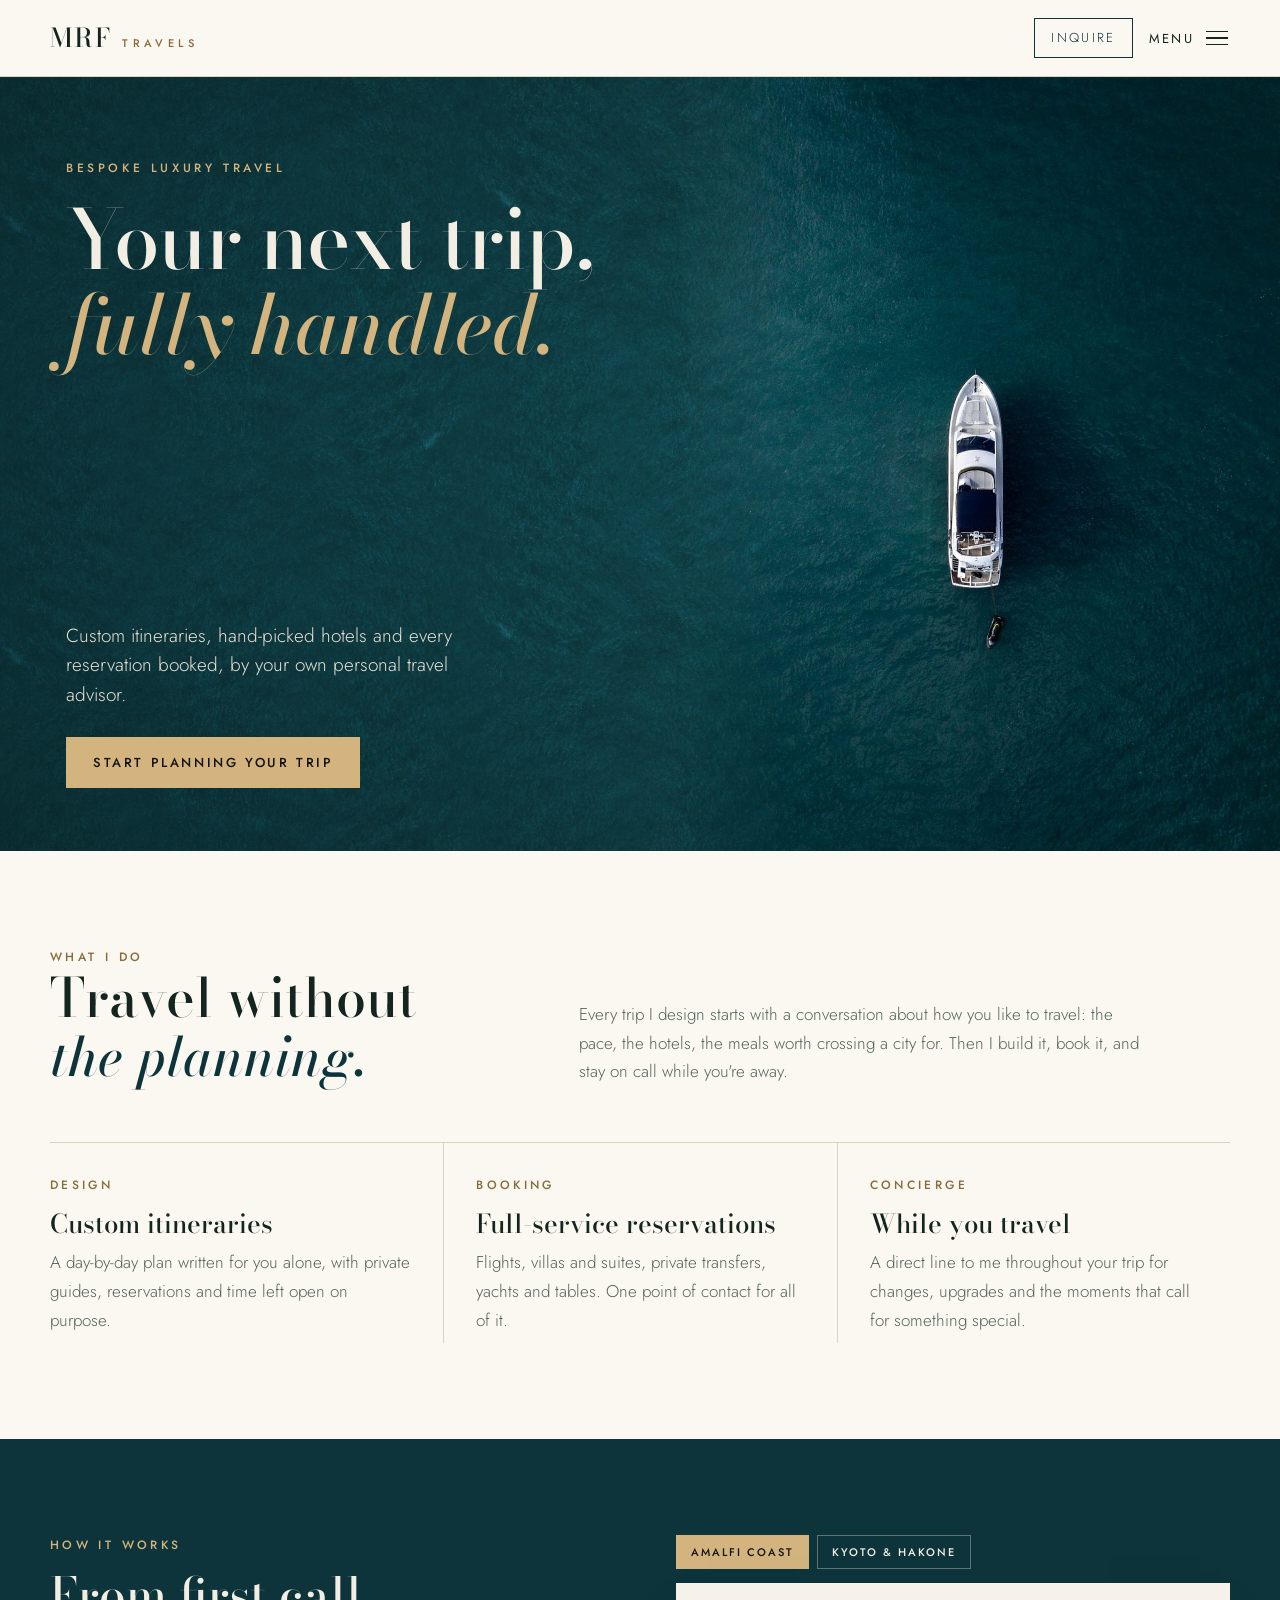
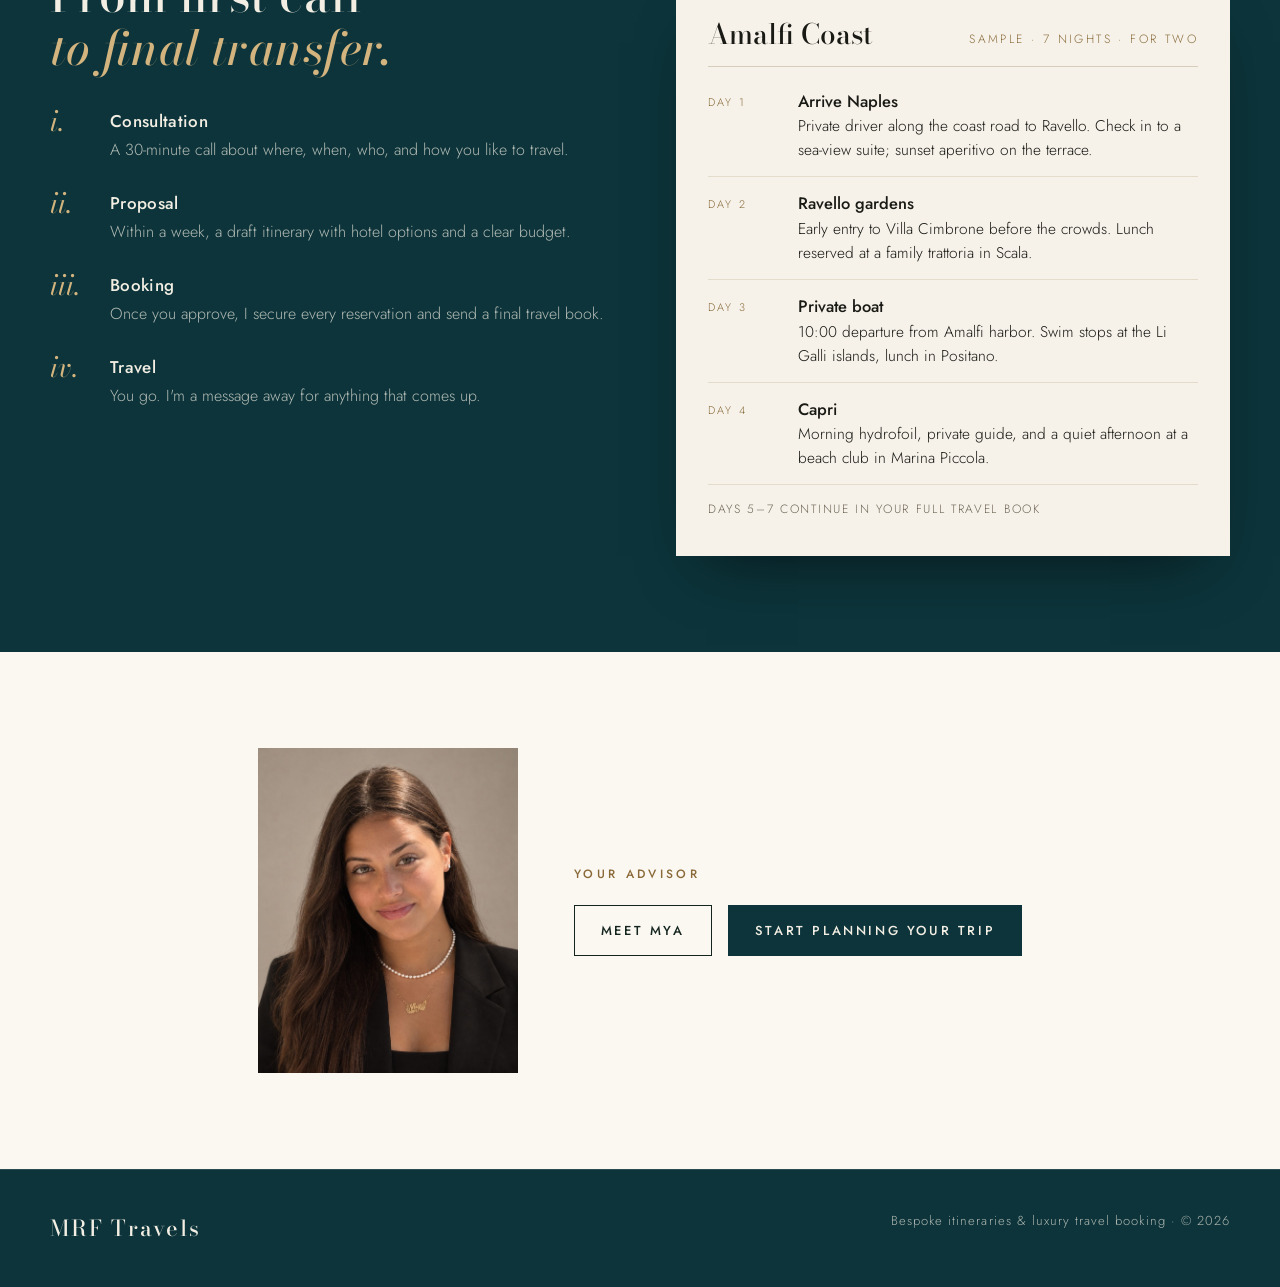
==== commit 8273b56e: "Home: Meet Mya photo + Start planning button; inquiry: 24h reply, optional phone, Calendly booking s" ====
--- a/index.html
+++ b/index.html
@@ -15,14 +15,19 @@
 window.dataLayer = window.dataLayer || [];
 function gtag(){dataLayer.push(arguments);}
 gtag('js', new Date());
-gtag('config', 'G-HWC9ZEL05X', {send_page_view: false});
-function trackPage(){
+function pageInfo(){
   var h = location.hash.slice(1), names = {map:'The map', about:'About', inquire:'Inquire', contact:'Contact'};
   var path = names[h] ? '/' + h : h.indexOf('post-') === 0 ? '/' + h : '/';
-  gtag('event', 'page_view', {page_title: (names[h] || 'Home') + ' | MRF Travels', page_location: location.origin + path + location.search, page_path: path});
-}
-trackPage();
-window.addEventListener('hashchange', trackPage);
+  return {page_title: (names[h] || 'Home') + ' | MRF Travels', page_location: location.origin + path + location.search, page_path: path};
+}
+var lastPage = pageInfo();
+gtag('config', 'G-HWC9ZEL05X');
+/* Google counts the first load itself as the home page; a visitor who lands straight on another page gets that page counted too */
+if(lastPage.page_path !== '/') gtag('event', 'page_view', lastPage);
+window.addEventListener('hashchange', function(){
+  var p = pageInfo(); if(p.page_path === lastPage.page_path) return; lastPage = p;
+  gtag('event', 'page_view', p);
+});
 </script>
 <link rel="preconnect" href="https://fonts.googleapis.com">
 <link rel="stylesheet" href="https://fonts.googleapis.com/css2?family=Bodoni+Moda:ital,opsz,wght@0,6..96,400;0,6..96,500;1,6..96,400;1,6..96,500&family=Jost:wght@300;400;500&display=swap">
@@ -208,6 +213,21 @@
 .about .multi{color:var(--muted);max-width:52ch}
 .sig{font-family:var(--display);font-style:italic;font-size:30px;color:var(--ink)}
 @media (max-width:820px){.about .wrap{grid-template-columns:1fr;gap:36px}.about .slot{max-width:440px}}
+
+/* inquiry: optional label, booking step */
+.inquire .opt{text-transform:none;letter-spacing:0;color:var(--muted)}
+.booking{scroll-margin-top:110px}
+.booking h3{font-family:var(--display);font-weight:400;font-size:28px;margin:12px 0 20px}
+.booking iframe{display:block;width:100%;height:700px;border:0;background:var(--surface)}
+@media (max-width:700px){.booking iframe{height:900px}}
+
+/* meet mya (home) */
+.meet .wrap{display:flex;align-items:center;justify-content:center;gap:56px}
+.meet-photo{display:block;flex:0 0 260px;text-decoration:none}
+.meet-photo .slot{aspect-ratio:4/5;margin:0}
+.meet-r .label{margin-bottom:20px}
+.meet-btns{display:flex;gap:16px;flex-wrap:wrap}
+@media (max-width:700px){.meet .wrap{flex-direction:column;align-items:flex-start;gap:28px}.meet-photo{flex:none;width:min(100%,320px)}.meet-photo{align-self:center}.meet .wrap{align-items:stretch}.meet-r{width:100%}.meet-btns{flex-direction:column}.meet-btns .btn{text-align:center}}
 
 /* inquiry */
 .inquire{background:var(--surface);border-top:1px solid var(--line)}
@@ -318,7 +338,7 @@
   "signature": "MRF",
   "inquireLabel": "Inquire",
   "inquireTitle": "Let's plan *your next journey.*",
-  "inquireText": "Tell me a little about the trip you have in mind. I'll reply within two business days to schedule your consultation.",
+  "inquireText": "Tell me a little about the trip you have in mind. I'll reply within 24 hours to schedule your consultation.",
   "email": "hello@mrftravels.com",
   "phone": "(786) 287-2156",
   "instagram": "mrf.travels",
@@ -528,10 +548,10 @@
 
 /* ---------- views ---------- */
 function header(){
-  const r = route(), pages = [["home","Home","Our services"],["map","The map","Where I've sent clients"],["about","About","Meet Mya"],["inquire","Inquire","Plan a trip"],["contact","Contact","Call, email, DM"]];
+  const r = route(), pages = [["home","Home","Our services"],["map","The map","Where I've sent clients"],["about","About","Meet Mya"],["inquire","Inquire","Plan a trip"],["contact","Contact","Call, email, DM"],["/portal/","Client login","Your trip portal"]];
   return `<header><div class="wrap"><a class="logo" href="#home"><b>MRF</b><span>Travels</span></a>
   <div class="hdr-r"><a class="cta" href="#inquire">Inquire</a><button class="menu-btn" id="menu-btn" type="button" aria-expanded="false" aria-controls="menu-list">Menu<span class="bars" aria-hidden="true"><i></i><i></i><i></i></span></button>
-  <nav class="menu-list" id="menu-list" aria-label="Main" hidden>${pages.map(([k,t,s])=>`<a href="#${k}"${r===k?' aria-current="page"':''}>${t}<span>${s}</span></a>`).join("")}</nav></div></div></header>`;
+  <nav class="menu-list" id="menu-list" aria-label="Main" hidden>${pages.map(([k,t,s])=>`<a href="${k.startsWith("/")?k:"#"+k}"${r===k?' aria-current="page"':''}>${t}<span>${s}</span></a>`).join("")}</nav></div></div></header>`;
 }
 function contactCards(){
   const s = C.site, tel = "+1" + String(s.phone||"").replace(/\D/g,"").replace(/^1(?=\d{10}$)/,"");
@@ -585,6 +605,12 @@
     </div>
   </div></section></div>
 
+  <section class="meet"><div class="wrap">
+    <a class="meet-photo" href="#about" aria-label="Meet Mya">${slot("photos.about","Mya Ferrera, founder of MRF Travels")}</a>
+    <div class="meet-r"><div class="label">Your advisor</div>
+      <div class="meet-btns"><a class="btn" href="#about">Meet Mya</a><a class="btn solid" href="#inquire">${esc(s.heroButton)}</a></div></div>
+  </div></section>
+
   </main>`;
 }
 function journalSection(feature, grid){
@@ -596,7 +622,7 @@
 }
 function aboutPage(){
   return `<main><section class="about" id="about"><div class="wrap">
-    ${slot("photos.about","Your portrait")}
+    ${slot("photos.about","Mya Ferrera, founder of MRF Travels")}
     <div>${T("div","site.aboutLabel","label")}${T("h2","site.aboutTitle","",{rich:1})}<hr class="rule">${T("div","site.aboutText","",{multi:1})}${T("div","site.signature","sig")}</div>
   </div></section></main>`;
 }
@@ -607,6 +633,7 @@
     <form id="inquiry" novalidate>
       <label>Name<input id="q-name" autocomplete="name" placeholder="Full name"></label>
       <label>Email<input id="q-email" type="email" autocomplete="email" placeholder="you@example.com"></label>
+      <label>Phone <span class="opt">(optional)</span><input id="q-phone" type="tel" autocomplete="tel" placeholder="For a call or WhatsApp"></label>
       <label>Destination<input id="q-dest" placeholder="e.g. Amalfi Coast, or undecided"></label>
       <label>Travel dates<input id="q-dates" placeholder="e.g. June 2027, 10 nights"></label>
       <label>Travelers<select id="q-pax"><option>1</option><option selected>2</option><option>3–4</option><option>5+</option></select></label>
@@ -653,21 +680,47 @@
   const photo = p => `<div class="mph"><img src="${esc(p.img)}" alt="${esc(p.n)}"></div>` + (p.cr ? `<div class="mcr">Photo: <a href="https://unsplash.com/@${esc(p.cr)}?utm_source=mrftravels&utm_medium=referral" target="_blank" rel="noopener">@${esc(p.cr)}</a></div>` : "");
   const svg = d3.select(box), proj = d3.geoNaturalEarth1().fitExtent([[8,8],[952,492]],{type:"Sphere"}), path = d3.geoPath(proj);
   const regionOf = {}; PLACES.forEach(p=>{ if(p.m) regionOf[p.m] = p.k; });
-  svg.append("path").attr("class","msph").attr("d", path({type:"Sphere"}));
-  const cs = svg.append("g").selectAll("path").data(world.features).join("path").attr("class","mc").attr("d", path);
-  let sel = "All", cur = null;
-  const pts = PLACES.map(p=>({p, xy: proj([p.lon,p.lat])})), shown = ()=>pts.filter(o=>sel==="All"||o.p.k===sel);
-  const g = svg.append("g").selectAll("g").data(pts).join("g").attr("class","mpin").attr("tabindex",0).attr("role","button").attr("aria-label",d=>d.p.n).attr("transform",d=>`translate(${d.xy})`);
+  const zg = svg.append("g");
+  zg.append("path").attr("class","msph").attr("d", path({type:"Sphere"})).attr("vector-effect","non-scaling-stroke");
+  const cs = zg.append("g").selectAll("path").data(world.features).join("path").attr("class","mc").attr("d", path).attr("vector-effect","non-scaling-stroke");
+  let sel = "All", cur = null, zk = 1, zx = 0, zy = 0;
+  const pts = PLACES.map(p=>({p, xy: proj([p.lon,p.lat])})).sort((a,b)=>a.p.n.localeCompare(b.p.n)), shown = ()=>pts.filter(o=>sel==="All"||o.p.k===sel);
+  const g = zg.append("g").selectAll("g").data(pts).join("g").attr("class","mpin").attr("tabindex",0).attr("role","button").attr("aria-label",d=>d.p.n).attr("transform",d=>`translate(${d.xy})`);
   g.append("circle").attr("class","h").attr("r",8); g.append("circle").attr("class","d").attr("r",3.6);
   const tip = document.getElementById("mtip"), jump = document.getElementById("mjump");
-  const tipAt = o=>{ const s = box.getBoundingClientRect().width/960; tip.textContent = o.p.n; tip.style.left = o.xy[0]*s+"px"; tip.style.top = o.xy[1]*s+"px"; tip.classList.add("show"); };
+  const tipAt = o=>{ const s = box.getBoundingClientRect().width/960; tip.textContent = o.p.n; tip.style.left = (o.xy[0]*zk+zx)*s+"px"; tip.style.top = (o.xy[1]*zk+zy)*s+"px"; tip.classList.add("show"); };
+  /* zoom the map to the chosen region: fit the region's pins and visited countries, with padding and a sensible zoom limit */
+  const zoomTo = ()=>{
+    let x0=Infinity,y0=Infinity,x1=-Infinity,y1=-Infinity;
+    const add = ([[a,b],[c,d]])=>{ x0=Math.min(x0,a); y0=Math.min(y0,b); x1=Math.max(x1,c); y1=Math.max(y1,d); };
+    if(sel !== "All"){
+      shown().forEach(o=>add([o.xy,o.xy]));
+      world.features.forEach(f=>{ if(regionOf[f.properties.name]!==sel) return;
+        /* use the country's main landmass only, so overseas territories (e.g. French Guiana) don't stretch the view */
+        let shape = f;
+        if(f.geometry.type==="MultiPolygon") shape = f.geometry.coordinates.map(c=>({type:"Polygon",coordinates:c})).sort((a,b)=>path.area(b)-path.area(a))[0];
+        const b = path.bounds(shape); if(b[1][0]-b[0][0] < 400) add(b); });
+    }
+    let k = 1, tx = 0, ty = 0;
+    if(isFinite(x0)){
+      const minW = 150, minH = 90, cx = (x0+x1)/2, cy = (y0+y1)/2;
+      const w = Math.max(x1-x0, minW)*1.25, hh = Math.max(y1-y0, minH)*1.25;
+      k = Math.min(960/w, 500/hh, 7);
+      tx = 480 - cx*k; ty = 250 - cy*k;
+      tx = Math.min(0, Math.max(960 - 960*k, tx)); ty = Math.min(0, Math.max(500 - 500*k, ty));
+    }
+    zk = k; zx = tx; zy = ty; tip.classList.remove("show");
+    const t = matchMedia("(prefers-reduced-motion: reduce)").matches ? 0 : 750;
+    zg.transition().duration(t).ease(d3.easeCubicInOut).attr("transform", `translate(${tx},${ty}) scale(${k})`);
+    g.transition().duration(t).ease(d3.easeCubicInOut).attr("transform", d=>`translate(${d.xy}) scale(${1/k})`);
+  };
   const fill = ()=>{ jump.innerHTML = shown().map(o=>`<option>${esc(o.p.n)}</option>`).join(""); if(cur) jump.value = cur.p.n; };
   const show = o=>{ cur = o; g.classed("active", d=>d===o); [["mk",o.p.k],["mp",o.p.n],["mr",o.p.k!==o.p.r?o.p.r:""],["ms",o.p.s]].forEach(([id,v])=>document.getElementById(id).textContent=v); document.getElementById("mphoto").innerHTML = photo(o.p); jump.value = o.p.n; };
   const paint = ()=>{ const s = new Set(shown()); cs.classed("on", d=>{ const k = regionOf[d.properties.name]; return !!k && (sel==="All"||k===sel); }); g.attr("display", d=>s.has(d)?null:"none"); const ps = shown().map(o=>o.p); document.getElementById("mn-c").textContent = ps.length; document.getElementById("mn-k").textContent = new Set(ps.map(p=>p.r)).size; };
   g.on("click",(e,d)=>show(d)).on("mouseenter",(e,d)=>tipAt(d)).on("mouseleave",()=>tip.classList.remove("show")).on("keydown",(e,d)=>{ if(e.key==="Enter"||e.key===" "){ e.preventDefault(); show(d); } });
   jump.onchange = ()=>show(pts.find(o=>o.p.n===jump.value));
   const chips = document.getElementById("map-chips");
-  ["All", ...new Set(PLACES.map(p=>p.k))].forEach(r=>{ const b = document.createElement("button"); b.type="button"; b.textContent = r; b.setAttribute("aria-pressed", r===sel); b.onclick = ()=>{ sel = r; chips.querySelectorAll("button").forEach(c=>c.setAttribute("aria-pressed", c.textContent===r)); fill(); if(!shown().includes(cur)) show(shown()[0]); paint(); }; chips.appendChild(b); });
+  ["All", ...new Set(PLACES.map(p=>p.k))].forEach(r=>{ const b = document.createElement("button"); b.type="button"; b.textContent = r; b.setAttribute("aria-pressed", r===sel); b.onclick = ()=>{ sel = r; chips.querySelectorAll("button").forEach(c=>c.setAttribute("aria-pressed", c.textContent===r)); fill(); if(!shown().includes(cur)) show(shown()[0]); paint(); zoomTo(); }; chips.appendChild(b); });
   fill(); paint(); show(pts.find(o=>o.p.n==="Greece") || pts[0]);
 }
 function inline(s){
@@ -917,20 +970,47 @@
   const v = id => (document.getElementById(id).value || "").trim();
   const form = e.target, btn = form.querySelector('button[type="submit"]');
   const data = new URLSearchParams({
-    name, email, destination: v("q-dest"), dates: v("q-dates"), travelers: v("q-pax"),
-    occasion: v("q-occ"), notes: v("q-notes"), website: v("q-website")
+    name, email, phone: v("q-phone"), destination: v("q-dest"), dates: v("q-dates"), travelers: v("q-pax"),
+    occasion: v("q-occ"), notes: [v("q-notes"), v("q-phone") && "Phone: " + v("q-phone")].filter(Boolean).join("\n\n"), website: v("q-website")
   });
   btn.disabled = true; btn.textContent = "Sending…"; note.textContent = "";
   fetch(INQUIRY_URL, { method: "POST", mode: "no-cors", body: data })
     .then(()=>{
       form.reset();
       if(window.gtag) gtag("event", "generate_lead", {form_name: "inquiry", motive: data.get("occasion")});
-      note.textContent = "Thank you, " + name.split(" ")[0] + ". Your inquiry is on its way, and I'll reply within two business days.";
+      if(CALENDLY_URL){ showBooking(form, name, email); return; }
+      note.textContent = "Thank you, " + name.split(" ")[0] + ". Your inquiry is on its way, and I'll reply within 24 hours.";
     })
     .catch(()=>{
       note.textContent = "That didn't send. Please check your connection and try again, or email " + C.site.email + ".";
     })
     .finally(()=>{ btn.disabled = false; btn.textContent = "Send inquiry"; });
+});
+/* Last step of an inquiry: book the 30-minute consultation. Paste Mya's Calendly event link here to turn it on (empty = off). */
+const CALENDLY_URL = "";
+function showBooking(form, name, email){
+  const first = name.split(" ")[0];
+  const u = new URL(CALENDLY_URL);
+  u.searchParams.set("embed_domain", location.hostname || "mrftravels.com");
+  u.searchParams.set("embed_type", "Inline");
+  u.searchParams.set("hide_gdpr_banner", "1");
+  u.searchParams.set("background_color", "f5f0e6");
+  u.searchParams.set("text_color", "14251f");
+  u.searchParams.set("primary_color", "0c343a");
+  u.searchParams.set("name", name);
+  u.searchParams.set("email", email);
+  const box = document.createElement("div");
+  box.className = "booking full";
+  box.innerHTML = `<div class="label">Last step</div><h3>Thank you, ${esc(first)}. Choose a time for your consultation.</h3>
+    <iframe title="Book your consultation" src="${esc(u.toString())}" loading="lazy"></iframe>`;
+  form.replaceWith(box);
+  box.scrollIntoView({behavior:"smooth", block:"start"});
+}
+window.addEventListener("message", e=>{
+  if(e.origin !== "https://calendly.com" || !e.data || e.data.event !== "calendly.event_scheduled") return;
+  const box = document.querySelector(".booking");
+  if(window.gtag) gtag("event", "book_consultation");
+  if(box) box.innerHTML = `<div class="label">You're booked</div><h3>Your consultation is on the calendar.</h3><p>A confirmation is on its way to your email. I'm looking forward to it.</p>`;
 });
 const INQUIRY_URL = "https://script.google.com/macros/s/AKfycbxsQeijBiprofwK3WKr81bHOLVZLGaQ61XTNjJ0JZGsfFVs834wmrm2spDymdP83hAG1A/exec";
 
